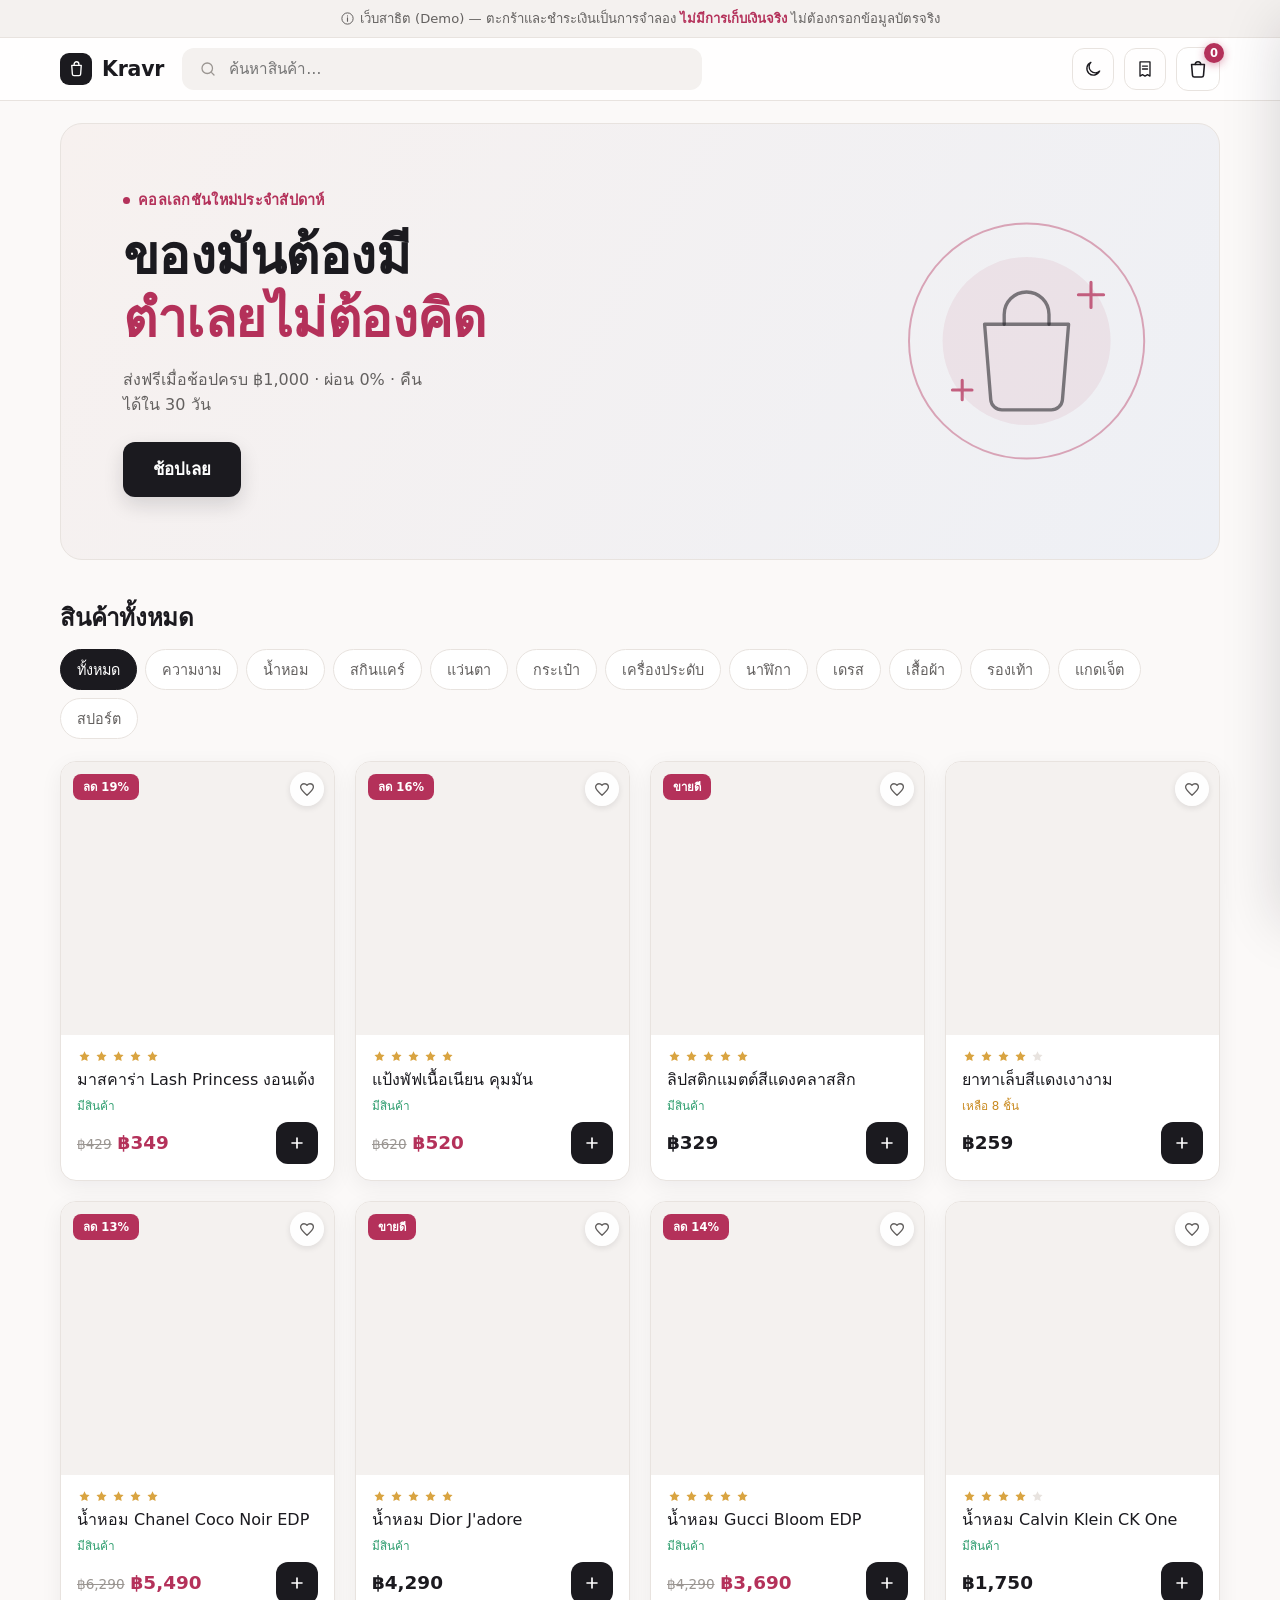
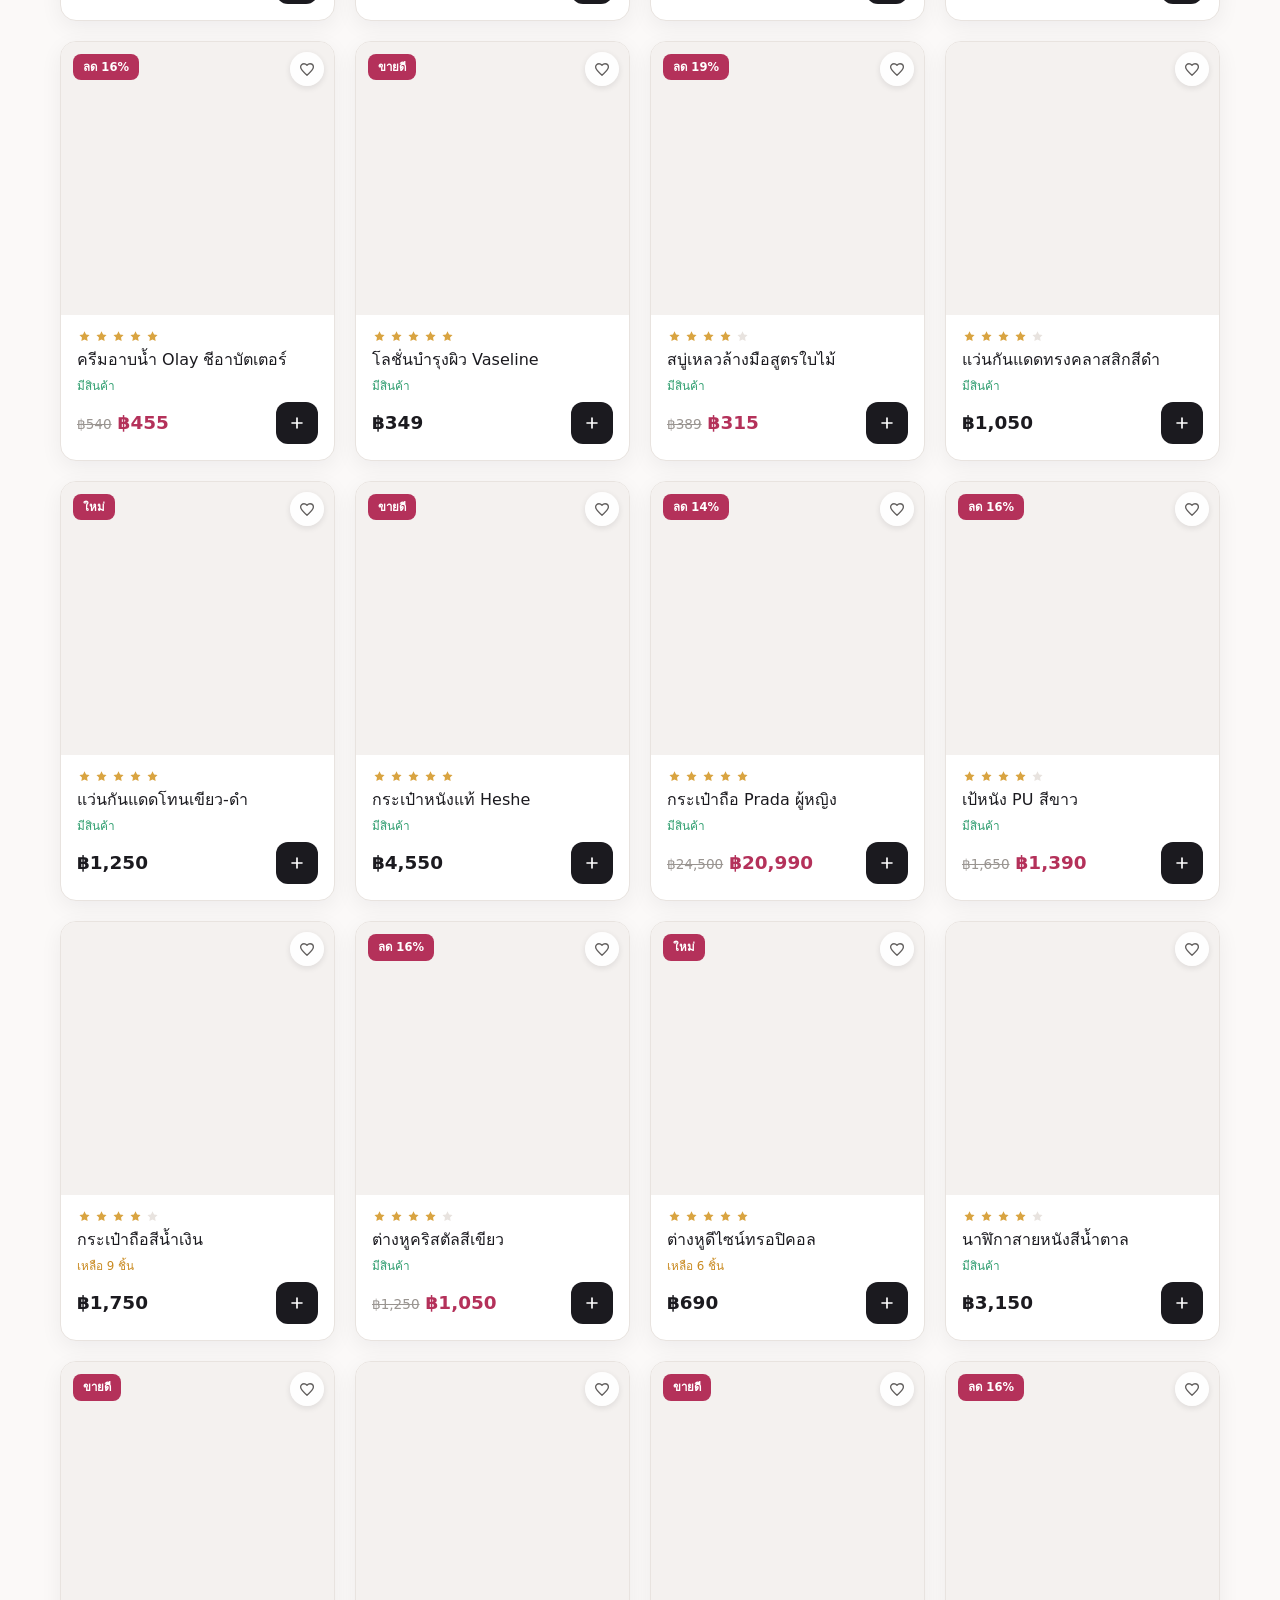
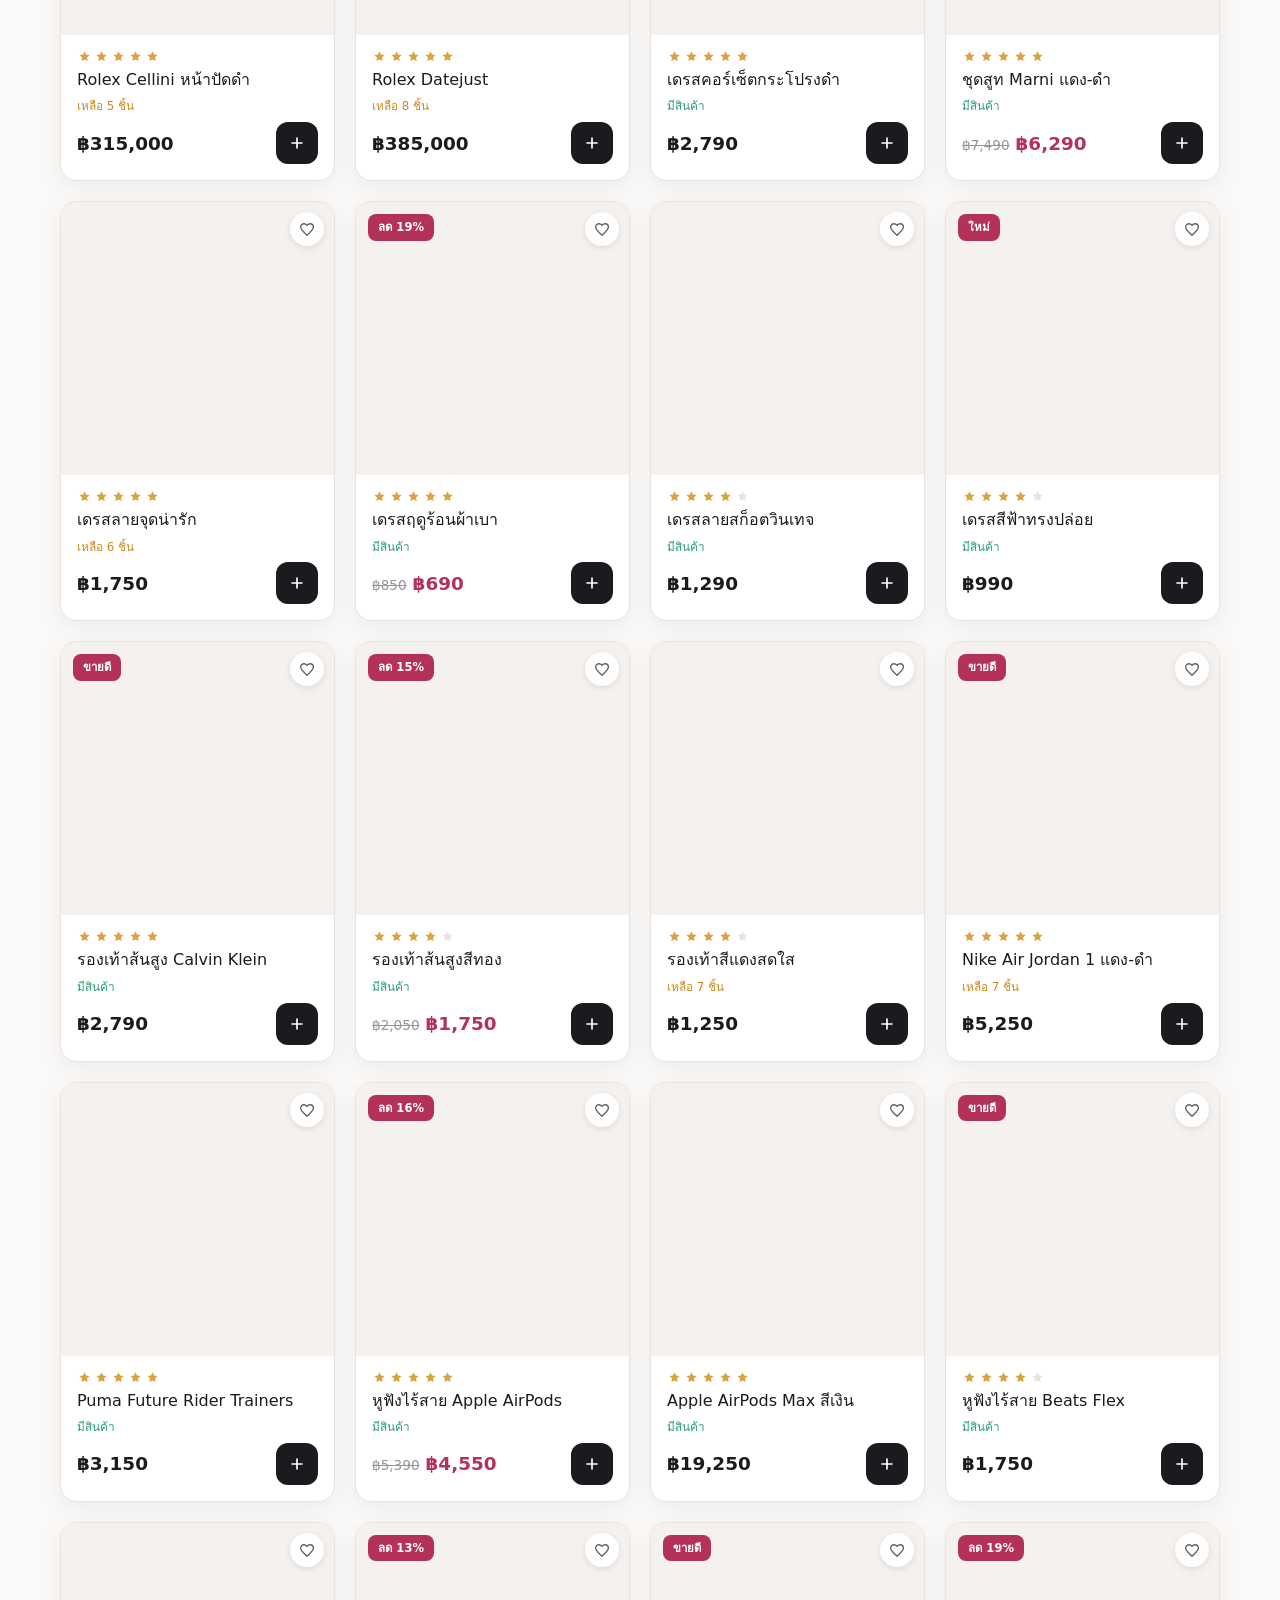
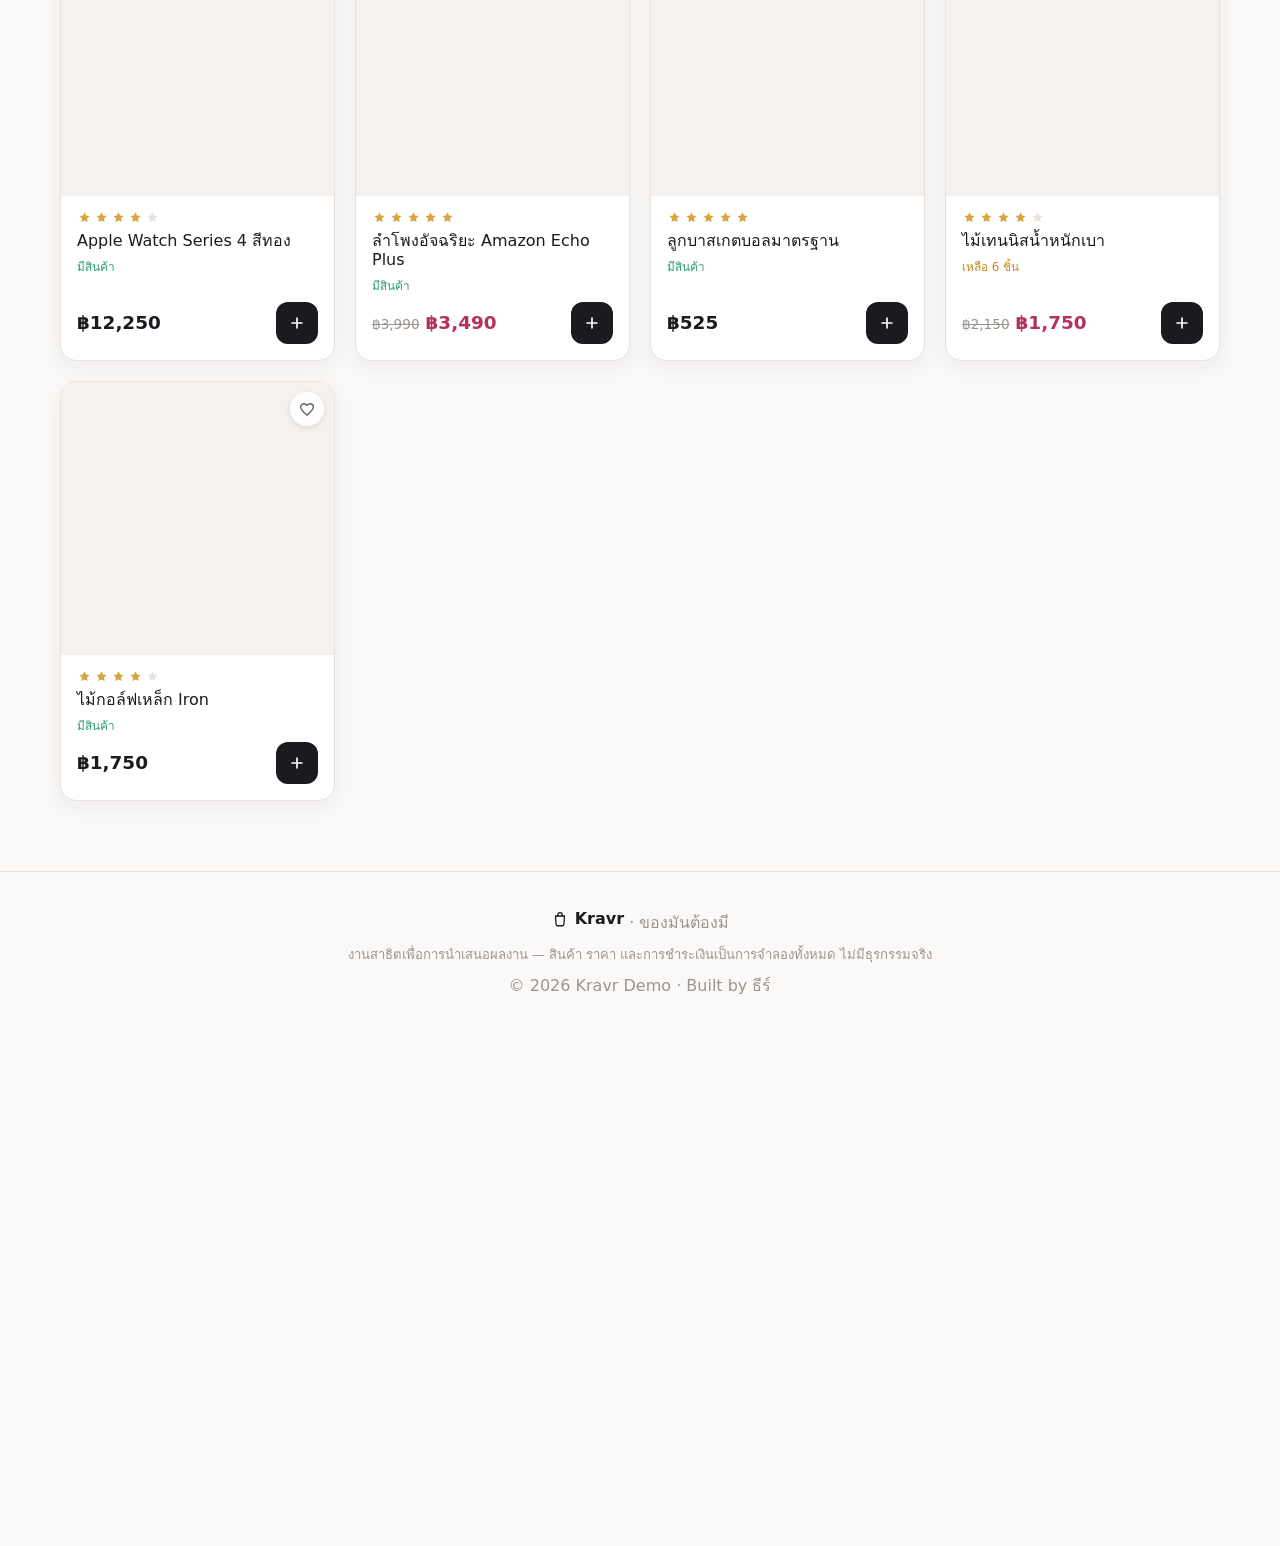
==== index.html @ 2a39c0f0 "Kravr — shopping demo (look & feel) with live products, cart, checkout & order tracking - Real produ" ====
<!DOCTYPE html>
<html lang="th">
<head>
  <meta charset="UTF-8" />
  <meta name="viewport" content="width=device-width, initial-scale=1, viewport-fit=cover" />

  <meta http-equiv="Content-Security-Policy"
        content="default-src 'self';
                 script-src 'self' 'sha256-mTJ4cJaTm2Gw95GeXEpZdvEEY9ybh6FZu1bwcNE7QlY=';
                 style-src 'self' https://fonts.googleapis.com 'sha256-Ji1UslKBIeFAUjRU+6GY3Yak5Q/PdBpmBS4zdshiGfY=';
                 font-src https://fonts.gstatic.com;
                 img-src 'self' data: https://cdn.dummyjson.com;
                 connect-src 'self' https://dummyjson.com;
                 base-uri 'self';
                 form-action 'self';
                 object-src 'none'" />
  <meta name="referrer" content="strict-origin-when-cross-origin" />
  <meta name="color-scheme" content="light dark" />
  <meta name="theme-color" content="#ffffff" />

  <title>Kravr — ของมันต้องมี ร้านช้อปสายชิค</title>
  <meta name="description" content="Kravr ร้านไลฟ์สไตล์สำหรับสายช้อป เพิ่มลงตะกร้าและชำระเงินได้ลื่นไหล (เว็บสาธิต look & feel — ไม่มีการชำระเงินจริง)" />

  <link rel="icon" href="favicon.svg" type="image/svg+xml" />
  <link rel="preconnect" href="https://fonts.googleapis.com" />
  <link rel="preconnect" href="https://fonts.gstatic.com" crossorigin />
  <link rel="stylesheet"
        href="https://fonts.googleapis.com/css2?family=Prompt:wght@500;600;700&family=IBM+Plex+Sans+Thai:wght@400;500;600&display=swap" />
  <link rel="stylesheet" href="styles.css" />
  <script src="theme-init.js"></script>
  <script src="script.js" defer></script>
</head>
<body>
  <a class="skip-link" href="#catalog">ข้ามไปยังสินค้า</a>

  <!-- Demo banner -->
  <div class="demo-bar"><svg viewBox="0 0 24 24" width="15" height="15" aria-hidden="true"><circle cx="12" cy="12" r="9" fill="none" stroke="currentColor" stroke-width="1.6"/><path d="M12 11v5.2M12 7.8h.01" stroke="currentColor" stroke-width="1.8" stroke-linecap="round"/></svg>เว็บสาธิต (Demo) — ตะกร้าและชำระเงินเป็นการจำลอง <strong>ไม่มีการเก็บเงินจริง</strong> ไม่ต้องกรอกข้อมูลบัตรจริง</div>

  <header class="nav" id="nav">
    <div class="nav__inner">
      <a class="brand" href="#top" aria-label="Kravr หน้าแรก">
        <span class="brand__mark" aria-hidden="true"><svg viewBox="0 0 24 24" aria-hidden="true"><path d="M6 8h12l-.8 11.2A2 2 0 0 1 15.2 21H8.8a2 2 0 0 1-2-1.8L6 8Z" fill="none" stroke="currentColor" stroke-width="1.7" stroke-linejoin="round"/><path d="M9 8V6.5a3 3 0 0 1 6 0V8" fill="none" stroke="currentColor" stroke-width="1.7" stroke-linecap="round"/></svg></span>
        <span class="brand__name">Kravr</span>
      </a>

      <div class="search">
        <svg width="18" height="18" viewBox="0 0 24 24" aria-hidden="true"><circle cx="11" cy="11" r="7" fill="none" stroke="currentColor" stroke-width="1.7"/><path d="m20 20-3.2-3.2" stroke="currentColor" stroke-width="1.7" stroke-linecap="round"/></svg>
        <input type="search" id="search" placeholder="ค้นหาสินค้า…" aria-label="ค้นหาสินค้า" autocomplete="off" />
      </div>

      <div class="nav__actions">
        <button class="icon-btn" type="button" data-theme-toggle aria-label="สลับโหมดสว่าง/มืด">
          <svg class="ic-sun" width="20" height="20" viewBox="0 0 24 24" aria-hidden="true"><circle cx="12" cy="12" r="4.2" fill="none" stroke="currentColor" stroke-width="1.6"/><path d="M12 2v2.5M12 19.5V22M2 12h2.5M19.5 12H22M4.9 4.9l1.8 1.8M17.3 17.3l1.8 1.8M19.1 4.9l-1.8 1.8M6.7 17.3l-1.8 1.8" stroke="currentColor" stroke-width="1.6" stroke-linecap="round"/></svg>
          <svg class="ic-moon" width="20" height="20" viewBox="0 0 24 24" aria-hidden="true"><path d="M20 14.5A8 8 0 1 1 9.5 4a6.3 6.3 0 0 0 10.5 10.5Z" fill="none" stroke="currentColor" stroke-width="1.6" stroke-linejoin="round"/></svg>
        </button>
        <button class="icon-btn" type="button" data-open-orders aria-label="คำสั่งซื้อของฉัน">
          <svg width="20" height="20" viewBox="0 0 24 24" aria-hidden="true"><path d="M6 3.5h12v17l-3-1.8-3 1.8-3-1.8-3 1.8Z" fill="none" stroke="currentColor" stroke-width="1.6" stroke-linejoin="round"/><path d="M9 8.5h6M9 12h6" stroke="currentColor" stroke-width="1.6" stroke-linecap="round"/></svg>
        </button>
        <button class="cart-btn" type="button" data-open-cart aria-label="เปิดตะกร้าสินค้า">
          <svg width="22" height="22" viewBox="0 0 24 24" aria-hidden="true"><path d="M5 7h14l-1 12a2 2 0 0 1-2 1.8H8A2 2 0 0 1 6 19L5 7Z" fill="none" stroke="currentColor" stroke-width="1.7" stroke-linejoin="round"/><path d="M9 7a3 3 0 0 1 6 0" fill="none" stroke="currentColor" stroke-width="1.7" stroke-linecap="round"/></svg>
          <span class="cart-btn__badge" data-cart-count hidden>0</span>
        </button>
      </div>
    </div>
  </header>

  <main id="top">
    <!-- Hero promo -->
    <section class="hero">
      <div class="hero__text">
        <span class="hero__eyebrow">คอลเลกชันใหม่ประจำสัปดาห์</span>
        <h1 class="hero__title">ของมันต้องมี<br /><span class="grad">ตำเลยไม่ต้องคิด</span></h1>
        <p class="hero__sub">ส่งฟรีเมื่อช้อปครบ ฿1,000 · ผ่อน 0% · คืนได้ใน 30 วัน</p>
        <a class="btn btn--lg" href="#catalog">ช้อปเลย</a>
        <div class="hero__art" aria-hidden="true">
          <svg viewBox="0 0 200 200">
            <circle class="ha-ring" cx="104" cy="100" r="84" />
            <circle class="ha-disc" cx="104" cy="100" r="60" />
            <path class="ha-bag" d="M74 88h60l-4.4 54a8 8 0 0 1-8 7.2H86.4a8 8 0 0 1-8-7.2L74 88Z" />
            <path class="ha-handle" d="M88 88v-7a16 16 0 0 1 32 0v7" />
            <path class="ha-spark" d="M150 58v18M141 67h18" />
            <path class="ha-spark2" d="M58 128v14M51 135h14" />
          </svg>
        </div>
      </div>
    </section>

    <!-- Catalog -->
    <section class="catalog" id="catalog">
      <div class="catalog__head">
        <h2>สินค้าทั้งหมด</h2>
        <div class="filters" role="tablist" aria-label="หมวดหมู่สินค้า" data-filters></div>
      </div>
      <div class="products" data-grid aria-live="polite"></div>
      <p class="empty-results" data-empty-results hidden>ไม่พบสินค้าที่ตรงกับคำค้นหา — ลองคำอื่นดูอีกครั้งนะ</p>
    </section>
  </main>

  <footer class="footer">
    <p><span class="footer__brand"><svg viewBox="0 0 24 24" aria-hidden="true"><path d="M6 8h12l-.8 11.2A2 2 0 0 1 15.2 21H8.8a2 2 0 0 1-2-1.8L6 8Z" fill="none" stroke="currentColor" stroke-width="1.7" stroke-linejoin="round"/><path d="M9 8V6.5a3 3 0 0 1 6 0V8" fill="none" stroke="currentColor" stroke-width="1.7" stroke-linecap="round"/></svg> <strong>Kravr</strong></span> · ของมันต้องมี</p>
    <p class="footer__fine">งานสาธิตเพื่อการนำเสนอผลงาน — สินค้า ราคา และการชำระเงินเป็นการจำลองทั้งหมด ไม่มีธุรกรรมจริง</p>
    <p>© <span data-year>2026</span> Kravr Demo · Built by ธีร์</p>
  </footer>

  <!-- Cart drawer -->
  <div class="scrim" data-scrim hidden></div>
  <aside class="cart" data-cart aria-label="ตะกร้าสินค้า" aria-hidden="true">
    <div class="cart__head">
      <h2>ตะกร้าของคุณ</h2>
      <button class="icon-btn" type="button" data-close-cart aria-label="ปิดตะกร้า">
        <svg width="20" height="20" viewBox="0 0 24 24" aria-hidden="true"><path d="M6 6l12 12M18 6 6 18" stroke="currentColor" stroke-width="1.8" stroke-linecap="round"/></svg>
      </button>
    </div>

    <div class="ship-progress" data-ship-wrap>
      <p data-ship-text></p>
      <div class="ship-progress__bar"><span data-ship-bar></span></div>
    </div>

    <div class="cart__items" data-cart-items></div>

    <div class="cart__empty" data-cart-empty>
      <span aria-hidden="true"><svg viewBox="0 0 24 24" aria-hidden="true"><path d="M4 5h2l1.6 11.2A2 2 0 0 0 9.6 18h8.2a2 2 0 0 0 2-1.6L21 8H7" fill="none" stroke="currentColor" stroke-width="1.5" stroke-linecap="round" stroke-linejoin="round"/><circle cx="10" cy="21" r="1.3" fill="currentColor"/><circle cx="18" cy="21" r="1.3" fill="currentColor"/></svg></span>
      <p>ตะกร้ายังว่างอยู่เลย</p>
      <button class="btn btn--soft" type="button" data-close-cart>เลือกซื้อสินค้า</button>
    </div>

    <div class="cart__foot" data-cart-foot hidden>
      <div class="cart__row"><span>ยอดรวม</span><strong data-cart-subtotal>฿0</strong></div>
      <div class="cart__row cart__row--muted"><span>ค่าจัดส่ง</span><span data-cart-ship>—</span></div>
      <div class="cart__row cart__row--total"><span>รวมทั้งหมด</span><strong data-cart-total>฿0</strong></div>
      <button class="btn btn--block btn--lg" type="button" data-checkout>ดำเนินการชำระเงิน</button>
    </div>
  </aside>

  <!-- Checkout modal -->
  <div class="modal" data-checkout-modal aria-hidden="true" role="dialog" aria-modal="true" aria-labelledby="co-title">
    <div class="modal__backdrop" data-close-checkout></div>
    <div class="modal__card">
      <!-- Step: form -->
      <div data-checkout-step="form">
        <div class="modal__head">
          <h2 id="co-title">ชำระเงิน</h2>
          <button class="icon-btn" type="button" data-close-checkout aria-label="ปิด">
            <svg width="20" height="20" viewBox="0 0 24 24" aria-hidden="true"><path d="M6 6l12 12M18 6 6 18" stroke="currentColor" stroke-width="1.8" stroke-linecap="round"/></svg>
          </button>
        </div>
        <p class="modal__demo"><svg viewBox="0 0 24 24" aria-hidden="true"><rect x="5" y="10.5" width="14" height="9" rx="2" fill="none" stroke="currentColor" stroke-width="1.6"/><path d="M8 10.5V8a4 4 0 0 1 8 0v2.5" fill="none" stroke="currentColor" stroke-width="1.6" stroke-linecap="round"/></svg>โหมดสาธิต — ข้อมูลไม่ถูกส่งหรือบันทึกที่ใด และไม่มีการเรียกเก็บเงิน</p>

        <form data-checkout-form novalidate>
          <fieldset class="field-group">
            <legend>ข้อมูลจัดส่ง</legend>
            <label class="field"><span>ชื่อ–นามสกุล</span><input type="text" name="name" autocomplete="name" placeholder="เช่น สมชาย ใจดี" required /></label>
            <label class="field"><span>เบอร์โทร</span><input type="tel" name="phone" inputmode="tel" autocomplete="tel" placeholder="08x-xxx-xxxx" /></label>
            <label class="field"><span>ที่อยู่จัดส่ง</span><textarea name="address" rows="2" autocomplete="street-address" placeholder="บ้านเลขที่ ถนน แขวง/ตำบล เขต/อำเภอ จังหวัด รหัสไปรษณีย์" required></textarea></label>
          </fieldset>

          <fieldset class="field-group">
            <legend>วิธีชำระเงิน <span class="tag-demo">สาธิต</span></legend>
            <label class="pay"><input type="radio" name="pay" value="cod" checked /><span class="pay__ic" aria-hidden="true"><svg viewBox="0 0 24 24"><rect x="3" y="6.5" width="18" height="11" rx="2" fill="none" stroke="currentColor" stroke-width="1.6"/><circle cx="12" cy="12" r="2.4" fill="none" stroke="currentColor" stroke-width="1.6"/><path d="M6 9.5h.01M18 14.5h.01" stroke="currentColor" stroke-width="1.8" stroke-linecap="round"/></svg></span><span><strong>เก็บเงินปลายทาง (COD)</strong><small>จ่ายเมื่อได้รับสินค้า</small></span></label>
            <label class="pay"><input type="radio" name="pay" value="card" /><span class="pay__ic" aria-hidden="true"><svg viewBox="0 0 24 24"><rect x="3" y="5.5" width="18" height="13" rx="2.2" fill="none" stroke="currentColor" stroke-width="1.6"/><path d="M3 9.5h18" stroke="currentColor" stroke-width="1.6"/><path d="M6.5 14.5h4" stroke="currentColor" stroke-width="1.6" stroke-linecap="round"/></svg></span><span><strong>บัตรเครดิต/เดบิต</strong><small>สาธิต — ไม่ต้องกรอกบัตรจริง</small></span></label>
            <label class="pay"><input type="radio" name="pay" value="promptpay" /><span class="pay__ic" aria-hidden="true"><svg viewBox="0 0 24 24"><rect x="4" y="4" width="6" height="6" rx="1" fill="none" stroke="currentColor" stroke-width="1.6"/><rect x="14" y="4" width="6" height="6" rx="1" fill="none" stroke="currentColor" stroke-width="1.6"/><rect x="4" y="14" width="6" height="6" rx="1" fill="none" stroke="currentColor" stroke-width="1.6"/><path d="M14 14.5h2.5V17M20 14v6M14.5 20H17" stroke="currentColor" stroke-width="1.6" stroke-linecap="round" stroke-linejoin="round"/></svg></span><span><strong>พร้อมเพย์ QR</strong><small>สาธิต</small></span></label>
          </fieldset>
        </form>
      </div>

      <!-- Step: success -->
      <div data-checkout-step="success" hidden>
        <div class="success">
          <div class="success__badge" aria-hidden="true"><svg viewBox="0 0 24 24"><path d="M5 12.5l4.5 4.5L19 7.5" fill="none" stroke="currentColor" stroke-width="2.4" stroke-linecap="round" stroke-linejoin="round"/></svg></div>
          <h2>สั่งซื้อสำเร็จ</h2>
          <p data-success-msg>ขอบคุณที่ช้อปกับ Kravr</p>
          <div class="success__order">
            <div><span>เลขที่คำสั่งซื้อ</span><strong data-order-no>#KRV-000000</strong></div>
            <div><span>ยอดชำระ</span><strong data-order-total>฿0</strong></div>
          </div>
          <div class="track" data-success-track></div>
          <p class="success__note">(นี่คือการจำลอง — ไม่มีการเรียกเก็บเงินและจะไม่มีสินค้าจัดส่งจริง)</p>
          <div class="success__actions">
            <button class="btn btn--block btn--lg" type="button" data-open-orders>ติดตามคำสั่งซื้อ</button>
            <button class="btn btn--soft btn--block" type="button" data-close-checkout>ช้อปต่อ</button>
          </div>
        </div>
      </div>

      <!-- Sticky summary / action (form step only) -->
      <div class="modal__foot" data-checkout-foot>
        <div class="cart__row cart__row--total"><span>รวมทั้งหมด</span><strong data-co-total>฿0</strong></div>
        <button class="btn btn--block btn--lg" type="submit" form="" data-place-order>ยืนยันสั่งซื้อ</button>
      </div>
    </div>
  </div>

  <!-- Product detail modal -->
  <div class="modal" data-detail-modal aria-hidden="true" role="dialog" aria-modal="true" aria-labelledby="detail-title">
    <div class="modal__backdrop" data-close-detail></div>
    <div class="modal__card detail" data-detail-content></div>
  </div>

  <!-- My Orders modal -->
  <div class="modal" data-orders-modal aria-hidden="true" role="dialog" aria-modal="true" aria-labelledby="orders-title">
    <div class="modal__backdrop" data-close-orders></div>
    <div class="modal__card">
      <div class="modal__head">
        <h2 id="orders-title">คำสั่งซื้อของฉัน</h2>
        <button class="icon-btn" type="button" data-close-orders aria-label="ปิด">
          <svg width="20" height="20" viewBox="0 0 24 24" aria-hidden="true"><path d="M6 6l12 12M18 6 6 18" stroke="currentColor" stroke-width="1.8" stroke-linecap="round"/></svg>
        </button>
      </div>
      <p class="modal__demo"><svg viewBox="0 0 24 24" aria-hidden="true"><circle cx="12" cy="12" r="9" fill="none" stroke="currentColor" stroke-width="1.6"/><path d="M12 11v5.2M12 7.8h.01" stroke="currentColor" stroke-width="1.8" stroke-linecap="round"/></svg>สถานะจัดส่งเป็นการจำลอง — ไทม์ไลน์จะเดินหน้าเองเพื่อสาธิต</p>
      <div data-orders-list></div>
    </div>
  </div>

  <!-- Toast -->
  <div class="toast" data-toast aria-live="polite" hidden></div>
  <!-- Confetti layer -->
  <div class="confetti" data-confetti aria-hidden="true"></div>
</body>
</html>
---- styles.css ----
/* =========================================================
   Kravr — shopping demo (look & feel) · refined / professional
   ========================================================= */
:root {
  --bg: #fbf9f8; --surface: #ffffff; --surface-2: #f4f1ef; --line: #e8e3df;
  --ink: #1b1a1f; --dim: #63605f; --mute: #9a9591;
  --accent: #b4315a; --accent-2: #d9668a; --accent-soft: #fbeef2;
  --btn: #1b1a1f; --btn-fg: #ffffff; --btn-hover: #34323a;
  --ok: #2f9e6f; --warn: #c98a20; --star: #d9a441;
  --font-head: "Prompt", -apple-system, BlinkMacSystemFont, "Segoe UI", system-ui, sans-serif;
  --font: "IBM Plex Sans Thai", -apple-system, BlinkMacSystemFont, "Segoe UI", system-ui, sans-serif;
  --maxw: 1200px; --radius: 16px; --ease: cubic-bezier(0.22, 1, 0.36, 1);
  --shadow: 0 6px 22px rgba(24, 20, 28, 0.06); --shadow-lg: 0 22px 55px rgba(24, 20, 28, 0.16);
  --navh: 62px;
}
*, *::before, *::after { box-sizing: border-box; }
html { -webkit-text-size-adjust: 100%; }
body { margin: 0; font-family: var(--font); background: var(--bg); color: var(--ink); line-height: 1.6; -webkit-font-smoothing: antialiased; }
body.no-scroll { overflow: hidden; }
h1, h2, h3, h4 { font-family: var(--font-head); font-weight: 600; line-height: 1.2; margin: 0; }
p { margin: 0; }
a { color: inherit; text-decoration: none; }
button { font-family: inherit; }
ul { margin: 0; padding: 0; list-style: none; }
svg { display: block; }
:focus-visible { outline: 2px solid var(--accent); outline-offset: 2px; border-radius: 8px; }
.grad { color: var(--accent); }
.skip-link { position: fixed; top: -60px; left: 12px; z-index: 300; background: var(--ink); color: #fff; padding: 10px 16px; border-radius: 10px; transition: top 0.2s; }
.skip-link:focus { top: 12px; }

/* Buttons */
.btn { display: inline-flex; align-items: center; justify-content: center; gap: 8px; font-family: var(--font-head); font-weight: 600; font-size: 0.98rem; padding: 12px 24px; border: 0; border-radius: 12px; cursor: pointer; color: var(--btn-fg); background: var(--btn); box-shadow: 0 8px 20px rgba(24, 20, 28, 0.14); transition: transform 0.2s var(--ease), box-shadow 0.2s, background 0.2s; }
.btn:hover { transform: translateY(-2px); background: var(--btn-hover); box-shadow: 0 12px 26px rgba(24, 20, 28, 0.2); }
.btn:active { transform: translateY(0) scale(0.98); }
.btn--lg { padding: 14px 30px; font-size: 1.05rem; }
.btn--block { width: 100%; }
.btn--soft { background: var(--surface-2); color: var(--ink); box-shadow: none; }
.btn--soft:hover { background: var(--line); box-shadow: none; }
.icon-btn { width: 42px; height: 42px; border-radius: 12px; display: grid; place-items: center; background: transparent; color: var(--ink); border: 1px solid var(--line); cursor: pointer; transition: background 0.2s, transform 0.2s; }
.icon-btn:hover { background: var(--surface-2); }
.icon-btn .ic-sun { display: none; } .icon-btn .ic-moon { display: block; }

/* Demo bar */
.demo-bar { background: var(--surface-2); color: var(--dim); font-size: 0.82rem; text-align: center; padding: 8px 16px; border-bottom: 1px solid var(--line); }
.demo-bar strong { color: var(--accent); }
.demo-bar svg { display: inline-block; vertical-align: -3px; margin-right: 5px; }

/* Nav */
.nav { position: sticky; top: 0; z-index: 90; background: rgba(255,255,255,0.82); backdrop-filter: saturate(150%) blur(14px); -webkit-backdrop-filter: saturate(150%) blur(14px); border-bottom: 1px solid var(--line); }
.nav__inner { max-width: var(--maxw); margin: 0 auto; height: var(--navh); padding: 0 20px; display: flex; align-items: center; gap: 18px; }
.brand { display: inline-flex; align-items: center; gap: 10px; font-family: var(--font-head); font-weight: 700; font-size: 1.28rem; flex: none; }
.brand__mark { width: 32px; height: 32px; border-radius: 9px; background: var(--ink); color: #fff; display: grid; place-items: center; flex: none; }
.brand__mark svg { width: 19px; height: 19px; }
.brand__name { color: var(--ink); letter-spacing: -0.01em; }
.search { flex: 1; max-width: 520px; display: flex; align-items: center; gap: 10px; background: var(--surface-2); border: 1px solid transparent; border-radius: 12px; padding: 0 16px; color: var(--mute); height: 42px; transition: border-color 0.2s, background 0.2s; }
.search:focus-within { border-color: var(--ink); background: var(--surface); }
.search input { flex: 1; border: 0; background: transparent; font-family: var(--font); font-size: 0.95rem; color: var(--ink); outline: none; height: 100%; }
.nav__actions { display: flex; align-items: center; gap: 10px; margin-left: auto; }
.cart-btn { position: relative; width: 44px; height: 44px; border-radius: 12px; border: 1px solid var(--line); background: var(--surface); color: var(--ink); cursor: pointer; display: grid; place-items: center; transition: transform 0.2s, background 0.2s; }
.cart-btn:hover { background: var(--surface-2); }
.cart-btn__badge { position: absolute; top: -5px; right: -5px; min-width: 20px; height: 20px; padding: 0 5px; border-radius: 999px; background: var(--accent); color: #fff; font-size: 0.72rem; font-weight: 700; display: grid; place-items: center; box-shadow: 0 2px 8px rgba(180,49,90,.45); }
.cart-btn__badge.pop { animation: badgePop 0.4s var(--ease); }
@keyframes badgePop { 0%{transform:scale(0.4)} 60%{transform:scale(1.35)} 100%{transform:scale(1)} }

/* Hero */
.hero { max-width: var(--maxw); margin: 22px auto 0; padding: 0 20px; }
.hero__text { position: relative; overflow: hidden; border-radius: 22px; padding: clamp(30px, 6vw, 62px); border: 1px solid var(--line); background: linear-gradient(120deg, #f7f1ef 0%, #eef0f5 100%); }
.hero__eyebrow { display: inline-flex; align-items: center; gap: 8px; font-family: var(--font-head); font-weight: 600; font-size: 0.9rem; letter-spacing: 0.02em; color: var(--accent); }
.hero__eyebrow::before { content: ""; width: 7px; height: 7px; border-radius: 50%; background: var(--accent); }
.hero__title { font-size: clamp(1.9rem, 5vw, 3.3rem); font-weight: 700; margin: 12px 0 0; color: var(--ink); letter-spacing: -0.01em; }
.hero__sub { margin: 16px 0 24px; color: var(--dim); max-width: 30ch; }
.hero__art { position: absolute; right: 5%; top: 50%; transform: translateY(-50%); width: clamp(150px, 24vw, 280px); aspect-ratio: 1; pointer-events: none; }
.hero__art svg { width: 100%; height: 100%; animation: floaty 6s ease-in-out infinite; }
.ha-ring { fill: none; stroke: var(--accent); stroke-width: 1.4; opacity: 0.4; }
.ha-disc { fill: var(--accent); opacity: 0.08; }
.ha-bag, .ha-handle { fill: none; stroke: var(--ink); stroke-width: 2.4; stroke-linejoin: round; opacity: 0.55; }
.ha-handle { stroke-linecap: round; }
.ha-spark, .ha-spark2 { stroke: var(--accent); stroke-width: 2.2; stroke-linecap: round; opacity: 0.75; }
@keyframes floaty { 0%,100%{transform:translateY(0)} 50%{transform:translateY(-10px)} }

/* Catalog */
.catalog { max-width: var(--maxw); margin: 44px auto 0; padding: 0 20px 70px; }
.catalog__head { display: flex; flex-wrap: wrap; gap: 16px; align-items: center; justify-content: space-between; margin-bottom: 22px; }
.catalog__head h2 { font-size: 1.5rem; letter-spacing: -0.01em; }
.filters { display: flex; flex-wrap: wrap; gap: 8px; }
.filter { border: 1px solid var(--line); background: var(--surface); color: var(--dim); font-family: var(--font-head); font-weight: 500; font-size: 0.9rem; padding: 8px 16px; border-radius: 999px; cursor: pointer; transition: all 0.2s; white-space: nowrap; }
.filter:hover { border-color: var(--ink); color: var(--ink); }
.filter.is-active { background: var(--ink); color: #fff; border-color: var(--ink); }

.products { display: grid; grid-template-columns: repeat(4, 1fr); gap: 20px; }
.product { background: var(--surface); border: 1px solid var(--line); border-radius: var(--radius); overflow: hidden; display: flex; flex-direction: column; box-shadow: var(--shadow); transition: transform 0.25s var(--ease), box-shadow 0.25s, border-color 0.25s; }
.product:hover { transform: translateY(-5px); box-shadow: var(--shadow-lg); border-color: #ddd6d0; }
.product__img { aspect-ratio: 1 / 1; display: grid; place-items: center; font-size: clamp(3rem, 8vw, 4.6rem); position: relative; background: var(--surface-2); cursor: pointer; }
.product__tag { position: absolute; top: 12px; left: 12px; background: var(--accent); color: #fff; font-family: var(--font-head); font-weight: 600; font-size: 0.72rem; letter-spacing: 0.01em; padding: 4px 10px; border-radius: 8px; }
.product__fav { position: absolute; top: 10px; right: 10px; width: 34px; height: 34px; border-radius: 50%; border: 0; background: rgba(255,255,255,0.92); cursor: pointer; display: grid; place-items: center; color: var(--dim); transition: transform 0.2s, color 0.2s; box-shadow: 0 2px 6px rgba(24,20,28,.1); }
.product__fav svg { width: 18px; height: 18px; }
.product__fav svg path { fill: none; stroke: currentColor; stroke-width: 1.8; }
.product__fav:hover { transform: scale(1.12); color: var(--accent); }
.product__fav.is-fav { color: var(--accent); }
.product__fav.is-fav svg path { fill: currentColor; }
.product__body { padding: 14px 16px 16px; display: flex; flex-direction: column; gap: 6px; flex: 1; }
.product__name { font-family: var(--font-head); font-weight: 500; font-size: 1rem; }
.product__stars { display: inline-flex; align-items: center; gap: 2px; color: var(--star); }
.product__stars svg { width: 14px; height: 14px; }
.product__row { display: flex; align-items: center; justify-content: space-between; margin-top: auto; gap: 10px; }
.product__price { font-family: var(--font-head); font-weight: 700; font-size: 1.15rem; }
.product__price.is-sale { color: var(--accent); }
.product__price s { color: var(--mute); font-weight: 400; font-size: 0.85rem; margin-right: 6px; }
.add-btn { border: 0; background: var(--btn); color: var(--btn-fg); width: 42px; height: 42px; border-radius: 12px; cursor: pointer; display: grid; place-items: center; flex: none; transition: transform 0.2s, background 0.2s; }
.add-btn svg { width: 20px; height: 20px; }
.add-btn:hover { transform: translateY(-2px); background: var(--btn-hover); }
.add-btn:active { transform: scale(0.9); }
.empty-results { text-align: center; color: var(--dim); padding: 40px 0; }

/* Real product images */
.product__img > img { width: 100%; height: 100%; object-fit: cover; display: block; }
.citem__img > img { width: 100%; height: 100%; object-fit: cover; border-radius: 12px; }
.product__stock { font-size: 0.74rem; color: var(--ok); margin-top: 2px; }
.product__stock.low { color: var(--warn); }
.product__stock.out { color: var(--mute); }
.add-btn:disabled { opacity: 0.35; cursor: not-allowed; }

/* Star rating (SVG) */
.stars { display: inline-flex; align-items: center; gap: 2px; color: var(--star); }
.stars svg { width: 15px; height: 15px; }
.stars .st-empty { color: var(--line); }
:root[data-theme="dark"] .stars .st-empty { color: rgba(255,255,255,0.16); }

/* Loading skeletons */
.skeleton { background: var(--surface); border: 1px solid var(--line); border-radius: var(--radius); overflow: hidden; box-shadow: var(--shadow); }
.skeleton__img { aspect-ratio: 1 / 1; }
.skeleton__img, .sk-line { position: relative; background: var(--surface-2); overflow: hidden; }
.skeleton__img::after, .sk-line::after { content: ""; position: absolute; inset: 0; transform: translateX(-100%); background: linear-gradient(90deg, transparent, rgba(255,255,255,0.55), transparent); animation: shimmer 1.3s infinite; }
:root[data-theme="dark"] .skeleton__img::after, :root[data-theme="dark"] .sk-line::after { background: linear-gradient(90deg, transparent, rgba(255,255,255,0.08), transparent); }
@keyframes shimmer { to { transform: translateX(100%); } }
.sk-line { height: 12px; border-radius: 6px; margin: 12px 14px; }
.sk-line--sm { width: 45%; margin-bottom: 18px; }
.load-error { grid-column: 1 / -1; text-align: center; color: var(--dim); padding: 40px 20px; }
.load-error button { margin-top: 14px; }

/* Product detail modal */
.modal__card.detail { width: min(800px, 100%); padding: 0; overflow: hidden; }
.detail__close { position: absolute; top: 12px; right: 12px; z-index: 3; background: rgba(255,255,255,0.92); }
:root[data-theme="dark"] .detail__close { background: rgba(28,27,31,0.85); }
.detail__grid { display: grid; grid-template-columns: 1fr 1fr; }
.detail__media { background: var(--surface-2); padding: 22px; display: flex; flex-direction: column; gap: 12px; }
.detail__hero { aspect-ratio: 1 / 1; border-radius: 16px; overflow: hidden; background: #fff; display: grid; place-items: center; }
.detail__hero img { width: 100%; height: 100%; object-fit: contain; }
.detail__thumbs { display: flex; gap: 8px; flex-wrap: wrap; }
.detail__thumb { width: 54px; height: 54px; border-radius: 10px; overflow: hidden; border: 2px solid transparent; background: #fff; cursor: pointer; padding: 0; }
.detail__thumb.is-active { border-color: var(--accent); }
.detail__thumb img { width: 100%; height: 100%; object-fit: contain; }
.detail__info { padding: 26px; display: flex; flex-direction: column; }
.detail__cat { align-self: flex-start; background: var(--accent-soft); color: var(--accent); font-size: 0.74rem; font-weight: 600; padding: 4px 12px; border-radius: 999px; }
.detail__brand { color: var(--mute); font-size: 0.85rem; margin-top: 12px; }
.detail__title { font-size: 1.35rem; margin: 2px 0 8px; }
.detail__rating { display: flex; align-items: center; gap: 6px; }
.detail__rating small { color: var(--mute); }
.detail__price { font-family: var(--font-head); font-weight: 700; font-size: 1.7rem; margin: 16px 0; }
.detail__price s { color: var(--mute); font-weight: 400; font-size: 1rem; margin-right: 8px; }
.detail__desc { color: var(--dim); font-size: 0.94rem; line-height: 1.7; margin-bottom: 18px; }
.detail__foot { margin-top: auto; display: flex; gap: 12px; align-items: center; }
.qtybox { display: inline-flex; align-items: center; gap: 8px; background: var(--surface-2); border-radius: 999px; padding: 4px; flex: none; }
.qtybox .citem__qtynum { min-width: 26px; }
@media (max-width: 640px) {
  .modal__card.detail { max-height: 92vh; overflow-y: auto; }
  .detail__grid { grid-template-columns: 1fr; }
}

/* Footer */
.footer { border-top: 1px solid var(--line); text-align: center; padding: 34px 20px; color: var(--mute); }
.footer strong { color: var(--ink); }
.footer__brand { display: inline-flex; align-items: center; gap: 6px; color: var(--ink); }
.footer__brand svg { width: 18px; height: 18px; }
.footer__fine { font-size: 0.82rem; max-width: 620px; margin: 8px auto; }

/* Scrim */
.scrim { position: fixed; inset: 0; background: rgba(20, 16, 24, 0.5); backdrop-filter: blur(2px); z-index: 100; opacity: 0; transition: opacity 0.3s; }
.scrim.is-open { opacity: 1; }

/* Cart drawer */
.cart { position: fixed; top: 0; right: 0; height: 100%; width: min(420px, 92vw); background: var(--surface); z-index: 110; display: flex; flex-direction: column; box-shadow: var(--shadow-lg); transform: translateX(100%); transition: transform 0.35s var(--ease); }
.cart.is-open { transform: translateX(0); }
.cart__head { display: flex; align-items: center; justify-content: space-between; padding: 18px 20px; border-bottom: 1px solid var(--line); }
.cart__head h2 { font-size: 1.2rem; }
.ship-progress { padding: 14px 20px; border-bottom: 1px solid var(--line); font-size: 0.85rem; color: var(--dim); }
.ship-progress p { margin-bottom: 8px; }
.ship-progress strong { color: var(--accent); }
.ship-progress__bar { height: 8px; background: var(--surface-2); border-radius: 999px; overflow: hidden; }
.ship-progress__bar span { display: block; height: 100%; width: 0; background: var(--accent); border-radius: 999px; transition: width 0.5s var(--ease); }
.cart__items { flex: 1; overflow-y: auto; padding: 8px 20px; }
.citem { display: grid; grid-template-columns: 64px 1fr auto; gap: 12px; padding: 14px 0; border-bottom: 1px solid var(--line); align-items: center; }
.citem__img { width: 64px; height: 64px; border-radius: 12px; display: grid; place-items: center; font-size: 1.8rem; background: var(--surface-2); }
.citem__name { font-family: var(--font-head); font-weight: 500; font-size: 0.94rem; }
.citem__price { color: var(--dim); font-size: 0.85rem; margin-top: 2px; }
.citem__ctrls { display: inline-flex; align-items: center; gap: 8px; margin-top: 8px; background: var(--surface-2); border-radius: 999px; padding: 3px; }
.qty { width: 28px; height: 28px; border-radius: 50%; border: 0; background: var(--surface); color: var(--ink); cursor: pointer; display: grid; place-items: center; box-shadow: 0 1px 3px rgba(0,0,0,.08); transition: color 0.2s; }
.qty svg { width: 15px; height: 15px; }
.qty:hover { color: var(--accent); }
.citem__qtynum { min-width: 20px; text-align: center; font-weight: 600; font-size: 0.9rem; }
.citem__right { display: flex; flex-direction: column; align-items: flex-end; gap: 6px; }
.citem__total { font-family: var(--font-head); font-weight: 700; }
.citem__rm { border: 0; background: transparent; color: var(--mute); cursor: pointer; font-size: 0.78rem; }
.citem__rm:hover { color: var(--accent); }
.cart__empty { flex: 1; display: flex; flex-direction: column; align-items: center; justify-content: center; gap: 14px; color: var(--dim); text-align: center; padding: 20px; }
.cart__empty span { color: var(--mute); }
.cart__empty span svg { width: 52px; height: 52px; }
.cart__foot { padding: 18px 20px; border-top: 1px solid var(--line); background: var(--surface); }
.cart__row { display: flex; align-items: center; justify-content: space-between; margin-bottom: 8px; }
.cart__row--muted { color: var(--dim); font-size: 0.9rem; }
.cart__row--total { font-size: 1.1rem; margin: 10px 0 16px; }
.cart__row--total strong { font-family: var(--font-head); font-size: 1.3rem; }

/* Checkout modal */
.modal { position: fixed; inset: 0; z-index: 120; display: flex; align-items: center; justify-content: center; padding: 16px; }
.modal[aria-hidden="true"] { display: none; }
.modal__backdrop { position: absolute; inset: 0; background: rgba(20, 16, 24, 0.55); backdrop-filter: blur(3px); }
.modal__card { position: relative; width: min(560px, 100%); max-height: 92vh; overflow-y: auto; background: var(--surface); border-radius: 22px; box-shadow: var(--shadow-lg); padding: 24px; animation: modalIn 0.35s var(--ease); }
@keyframes modalIn { from { opacity: 0; transform: translateY(20px) scale(0.98); } to { opacity: 1; transform: none; } }
.modal__head { display: flex; align-items: center; justify-content: space-between; }
.modal__head h2 { font-size: 1.4rem; }
.modal__demo { display: flex; align-items: center; gap: 8px; margin: 12px 0 18px; font-size: 0.82rem; color: var(--accent); background: var(--accent-soft); border: 1px solid #f3d4de; border-radius: 12px; padding: 10px 14px; }
.modal__demo svg { width: 16px; height: 16px; flex: none; }
.field-group { border: 1px solid var(--line); border-radius: 16px; padding: 16px; margin-bottom: 16px; }
.field-group legend { font-family: var(--font-head); font-weight: 600; padding: 0 8px; font-size: 0.95rem; }
.tag-demo { font-family: var(--font); font-size: 0.68rem; color: var(--accent); background: var(--accent-soft); padding: 2px 8px; border-radius: 999px; margin-left: 4px; vertical-align: middle; }
.field { display: block; margin-bottom: 12px; }
.field:last-child { margin-bottom: 0; }
.field span { display: block; font-size: 0.85rem; color: var(--dim); margin-bottom: 6px; }
.field input, .field textarea { width: 100%; border: 1px solid var(--line); border-radius: 12px; padding: 11px 14px; font-family: var(--font); font-size: 0.95rem; background: var(--surface); color: var(--ink); resize: vertical; }
.field input:focus, .field textarea:focus { outline: none; border-color: var(--ink); }
.pay { display: flex; align-items: center; gap: 12px; padding: 12px; border: 1px solid var(--line); border-radius: 12px; margin-bottom: 8px; cursor: pointer; transition: border-color 0.2s, background 0.2s; }
.pay:last-child { margin-bottom: 0; }
.pay:has(input:checked) { border-color: var(--accent); background: var(--accent-soft); }
.pay input { accent-color: var(--accent); width: 18px; height: 18px; }
.pay__ic { color: var(--dim); display: grid; place-items: center; }
.pay__ic svg { width: 24px; height: 24px; }
.pay:has(input:checked) .pay__ic { color: var(--accent); }
.pay span:last-child { display: flex; flex-direction: column; }
.pay small { color: var(--mute); font-size: 0.78rem; }
.modal__foot { position: sticky; bottom: -24px; background: var(--surface); padding-top: 14px; margin-top: 4px; border-top: 1px solid var(--line); }

/* Success */
.success { text-align: center; padding: 20px 6px; }
.success__badge { width: 74px; height: 74px; border-radius: 50%; background: var(--ok); color: #fff; display: grid; place-items: center; margin: 0 auto 16px; animation: pop 0.5s var(--ease); }
.success__badge svg { width: 36px; height: 36px; }
@keyframes pop { 0%{transform:scale(0)} 60%{transform:scale(1.2)} 100%{transform:scale(1)} }
.success h2 { font-size: 1.6rem; }
.success__order { display: grid; gap: 10px; background: var(--surface-2); border-radius: 14px; padding: 16px; margin: 18px 0; text-align: left; }
.success__order div { display: flex; justify-content: space-between; }
.success__order span { color: var(--dim); font-size: 0.9rem; }
.success__order strong { font-family: var(--font-head); }
.success__note { font-size: 0.82rem; color: var(--mute); margin-bottom: 18px; }
.success__actions { display: grid; gap: 10px; margin-top: 4px; }

/* Order tracking stepper */
.stepper { display: grid; grid-template-columns: repeat(4, 1fr); margin: 18px 0 4px; }
.step { position: relative; display: flex; flex-direction: column; align-items: center; text-align: center; gap: 8px; }
.step::before { content: ""; position: absolute; top: 17px; right: 50%; width: 100%; height: 2px; background: var(--line); z-index: 0; }
.step:first-child::before { display: none; }
.step.reached::before { background: var(--accent); }
.step__dot { position: relative; z-index: 1; width: 36px; height: 36px; border-radius: 50%; display: grid; place-items: center; background: var(--surface); color: var(--mute); border: 2px solid var(--line); transition: background 0.3s var(--ease), color 0.3s, border-color 0.3s; }
.step__dot svg { width: 19px; height: 19px; }
.step.done .step__dot { background: var(--accent); border-color: var(--accent); color: #fff; }
.step.active .step__dot { border-color: var(--accent); color: var(--accent); animation: stepPulse 1.7s ease-in-out infinite; }
@keyframes stepPulse { 0%,100% { box-shadow: 0 0 0 4px var(--accent-soft); } 50% { box-shadow: 0 0 0 8px var(--accent-soft); } }
.step__label { font-family: var(--font-head); font-weight: 500; font-size: 0.72rem; color: var(--mute); max-width: 10ch; line-height: 1.25; }
.step.reached .step__label { color: var(--ink); }

.track__meta { display: grid; gap: 8px; background: var(--surface-2); border-radius: 14px; padding: 14px 16px; margin-top: 14px; text-align: left; }
.track__meta > div { display: flex; justify-content: space-between; align-items: center; gap: 12px; }
.track__meta span { color: var(--dim); font-size: 0.85rem; }
.track__meta strong { font-family: var(--font-head); font-size: 0.9rem; }
.track__status { color: var(--accent); }

/* My Orders */
.orders__empty { text-align: center; color: var(--dim); padding: 40px 10px; }
.orders__empty span { color: var(--mute); display: inline-flex; }
.orders__empty span svg { width: 48px; height: 48px; }
.order-card { border: 1px solid var(--line); border-radius: 16px; padding: 16px 16px 14px; margin-bottom: 14px; }
.order-card:last-child { margin-bottom: 0; }
.order-card__head { display: flex; justify-content: space-between; align-items: flex-start; gap: 12px; }
.order-card__head strong { font-family: var(--font-head); }
.order-card__date { display: block; color: var(--mute); font-size: 0.8rem; margin-top: 2px; }
.order-card__pill { font-family: var(--font-head); font-weight: 600; font-size: 0.74rem; color: var(--accent); background: var(--accent-soft); padding: 5px 12px; border-radius: 999px; white-space: nowrap; }
.order-card__pill.done { color: var(--ok); background: rgba(47, 158, 111, 0.13); }
.order-card__items { display: flex; flex-wrap: wrap; gap: 8px; margin-top: 14px; }
.order-card__item { display: flex; align-items: center; gap: 7px; background: var(--surface-2); border-radius: 999px; padding: 4px 12px 4px 4px; font-size: 0.8rem; color: var(--dim); }
.order-card__item img { width: 26px; height: 26px; border-radius: 50%; object-fit: cover; }
.order-card__foot { display: flex; justify-content: space-between; align-items: center; margin-top: 14px; padding-top: 12px; border-top: 1px solid var(--line); }
.order-card__foot strong { font-family: var(--font-head); font-size: 1.1rem; }
@media (max-width: 460px) { .step__label { font-size: 0.64rem; } .step__dot { width: 32px; height: 32px; } .step::before { top: 15px; } }

/* Toast */
.toast { display: flex; align-items: center; gap: 8px; position: fixed; left: 50%; bottom: 26px; transform: translate(-50%, 20px); z-index: 200; background: var(--ink); color: #fff; font-size: 0.92rem; padding: 12px 20px; border-radius: 12px; box-shadow: var(--shadow-lg); opacity: 0; transition: opacity 0.3s, transform 0.3s var(--ease); max-width: 90vw; }
.toast.is-show { opacity: 1; transform: translate(-50%, 0); }
.toast strong { color: #fff; }
.toast svg { width: 17px; height: 17px; color: var(--accent-2); flex: none; }

/* Confetti */
.confetti { position: fixed; inset: 0; z-index: 130; pointer-events: none; overflow: hidden; }
.confetti span { position: absolute; top: -14px; width: 10px; height: 14px; border-radius: 2px; will-change: transform; animation: fall linear forwards; }
@keyframes fall { to { transform: translateY(105vh) rotate(720deg); } }

/* Responsive */
@media (max-width: 960px) { .products { grid-template-columns: repeat(3, 1fr); } }
@media (max-width: 760px) {
  .products { grid-template-columns: repeat(2, 1fr); }
  .search { max-width: none; }
  .brand__name { display: none; }
  .hero__art { display: none; }
  .hero__sub { max-width: none; }
}
@media (max-width: 460px) {
  .nav__inner { gap: 10px; padding: 0 14px; }
  .catalog { padding-left: 14px; padding-right: 14px; }
  .products { gap: 12px; }
  .product__body { padding: 12px; }
}

/* Dark theme */
:root[data-theme="dark"] {
  --bg: #141316; --surface: #1c1b1f; --surface-2: #26242a; --line: rgba(255,255,255,0.10);
  --ink: #f2f0ee; --dim: #b4afac; --mute: #86817d;
  --accent: #e0698a; --accent-2: #ed94ae; --accent-soft: rgba(224,105,138,0.14);
  --btn: #f2f0ee; --btn-fg: #1b1a1f; --btn-hover: #ffffff;
  --shadow: 0 6px 22px rgba(0,0,0,0.4); --shadow-lg: 0 22px 55px rgba(0,0,0,0.55);
}
:root[data-theme="dark"] .demo-bar { background: var(--surface-2); color: var(--dim); border-bottom-color: var(--line); }
:root[data-theme="dark"] .nav { background: rgba(20, 19, 22, 0.82); }
:root[data-theme="dark"] .brand__mark { background: var(--surface-2); color: var(--accent); }
:root[data-theme="dark"] .icon-btn .ic-sun { display: block; } :root[data-theme="dark"] .icon-btn .ic-moon { display: none; }
:root[data-theme="dark"] .hero__text { background: linear-gradient(120deg, #221f27, #1c2130); }
:root[data-theme="dark"] .cart-btn__badge { box-shadow: 0 2px 8px rgba(0,0,0,.5); }
:root[data-theme="dark"] .modal__demo { border-color: rgba(224,105,138,0.3); }
:root[data-theme="dark"] .product__tag { color: #fff; }
:root[data-theme="dark"] .product__fav { background: rgba(28,27,31,0.85); }

/* Reduced motion */
@media (prefers-reduced-motion: reduce) {
  *, *::before, *::after { animation-duration: 0.001ms !important; animation-iteration-count: 1 !important; transition-duration: 0.001ms !important; }
  .confetti { display: none; }
}
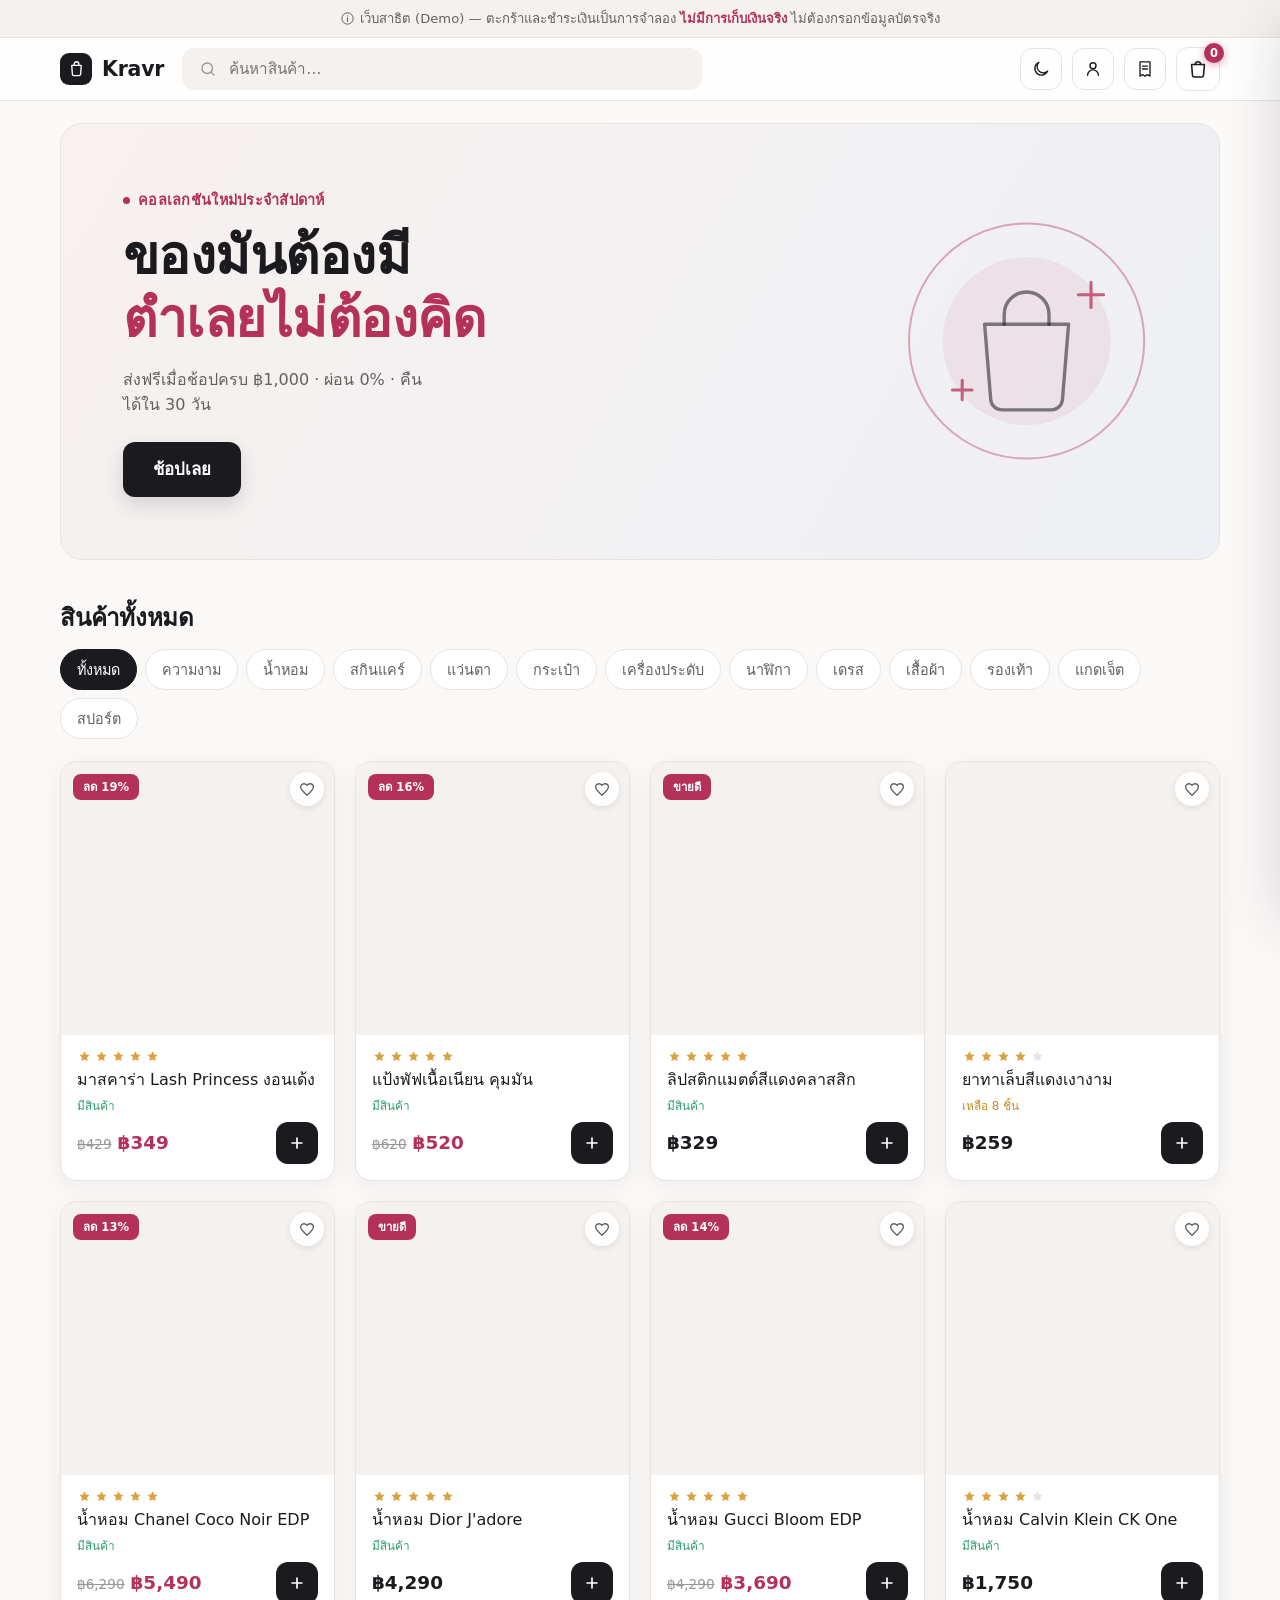
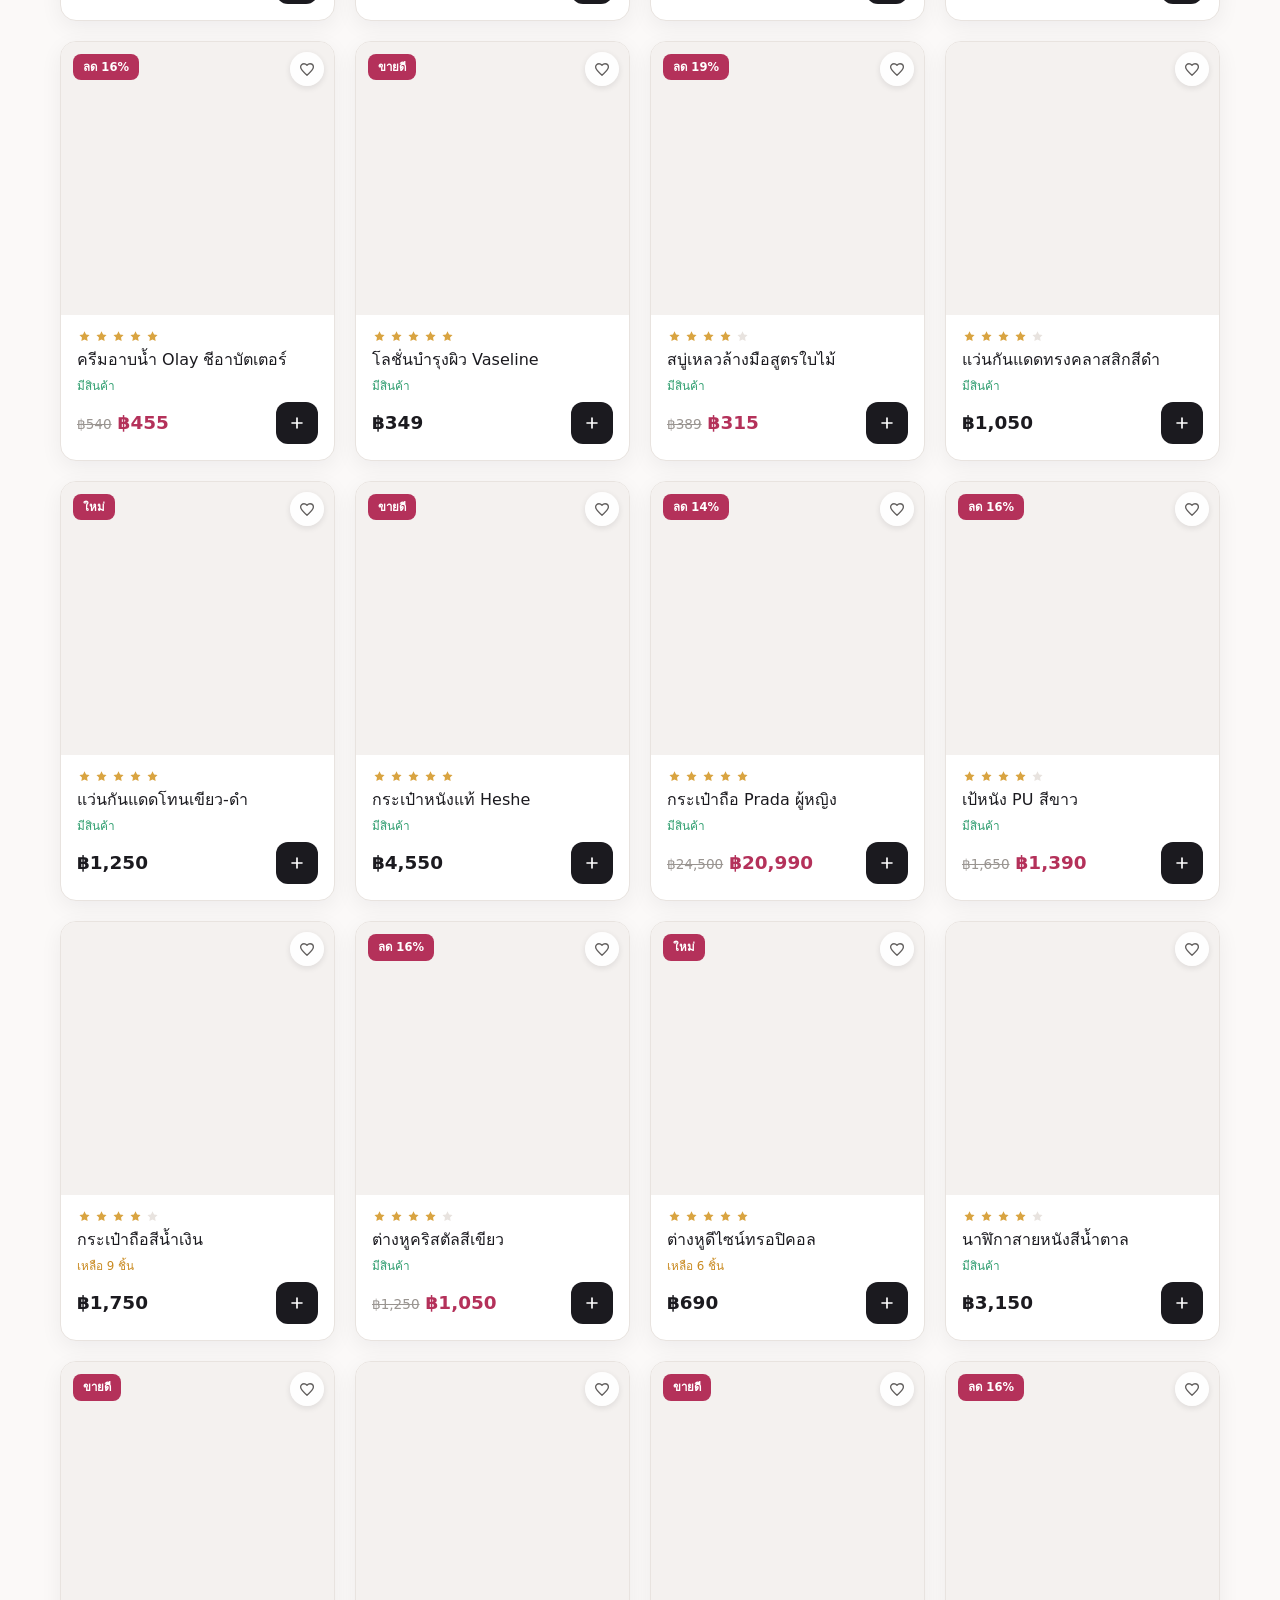
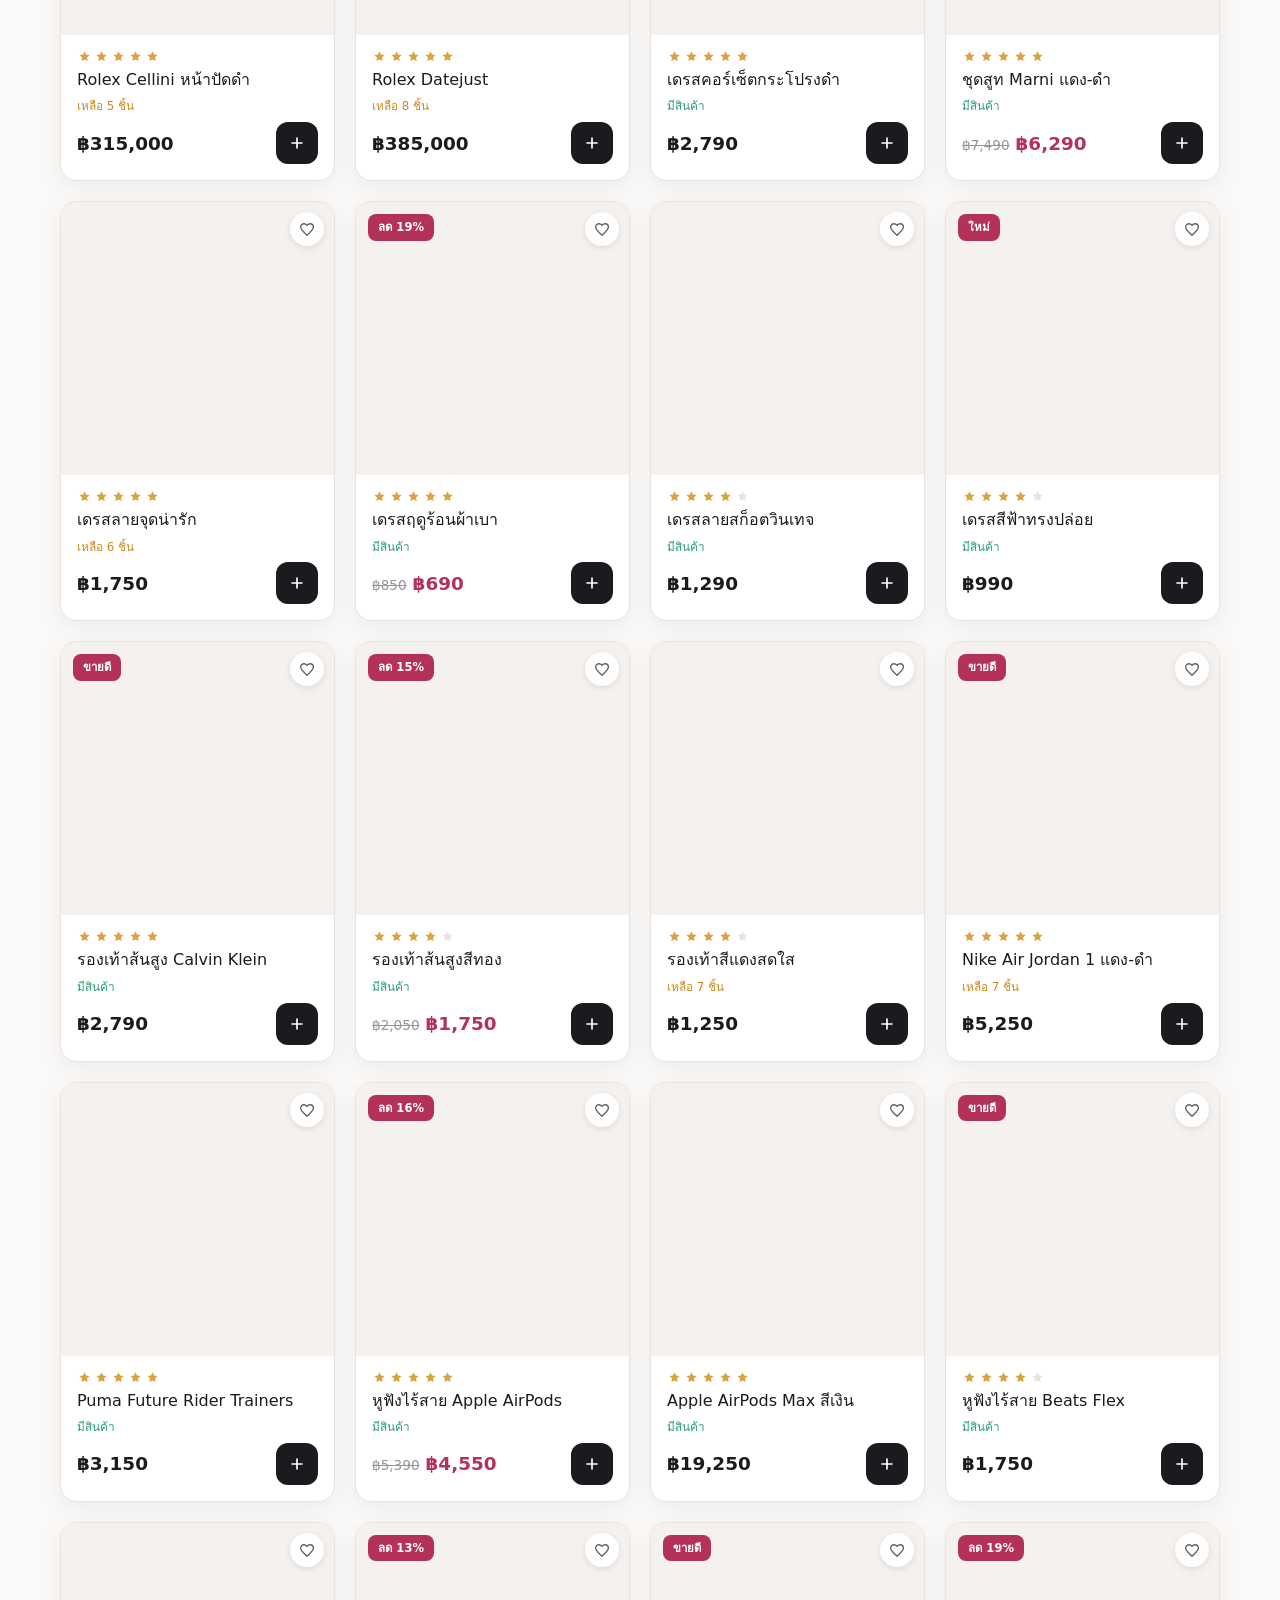
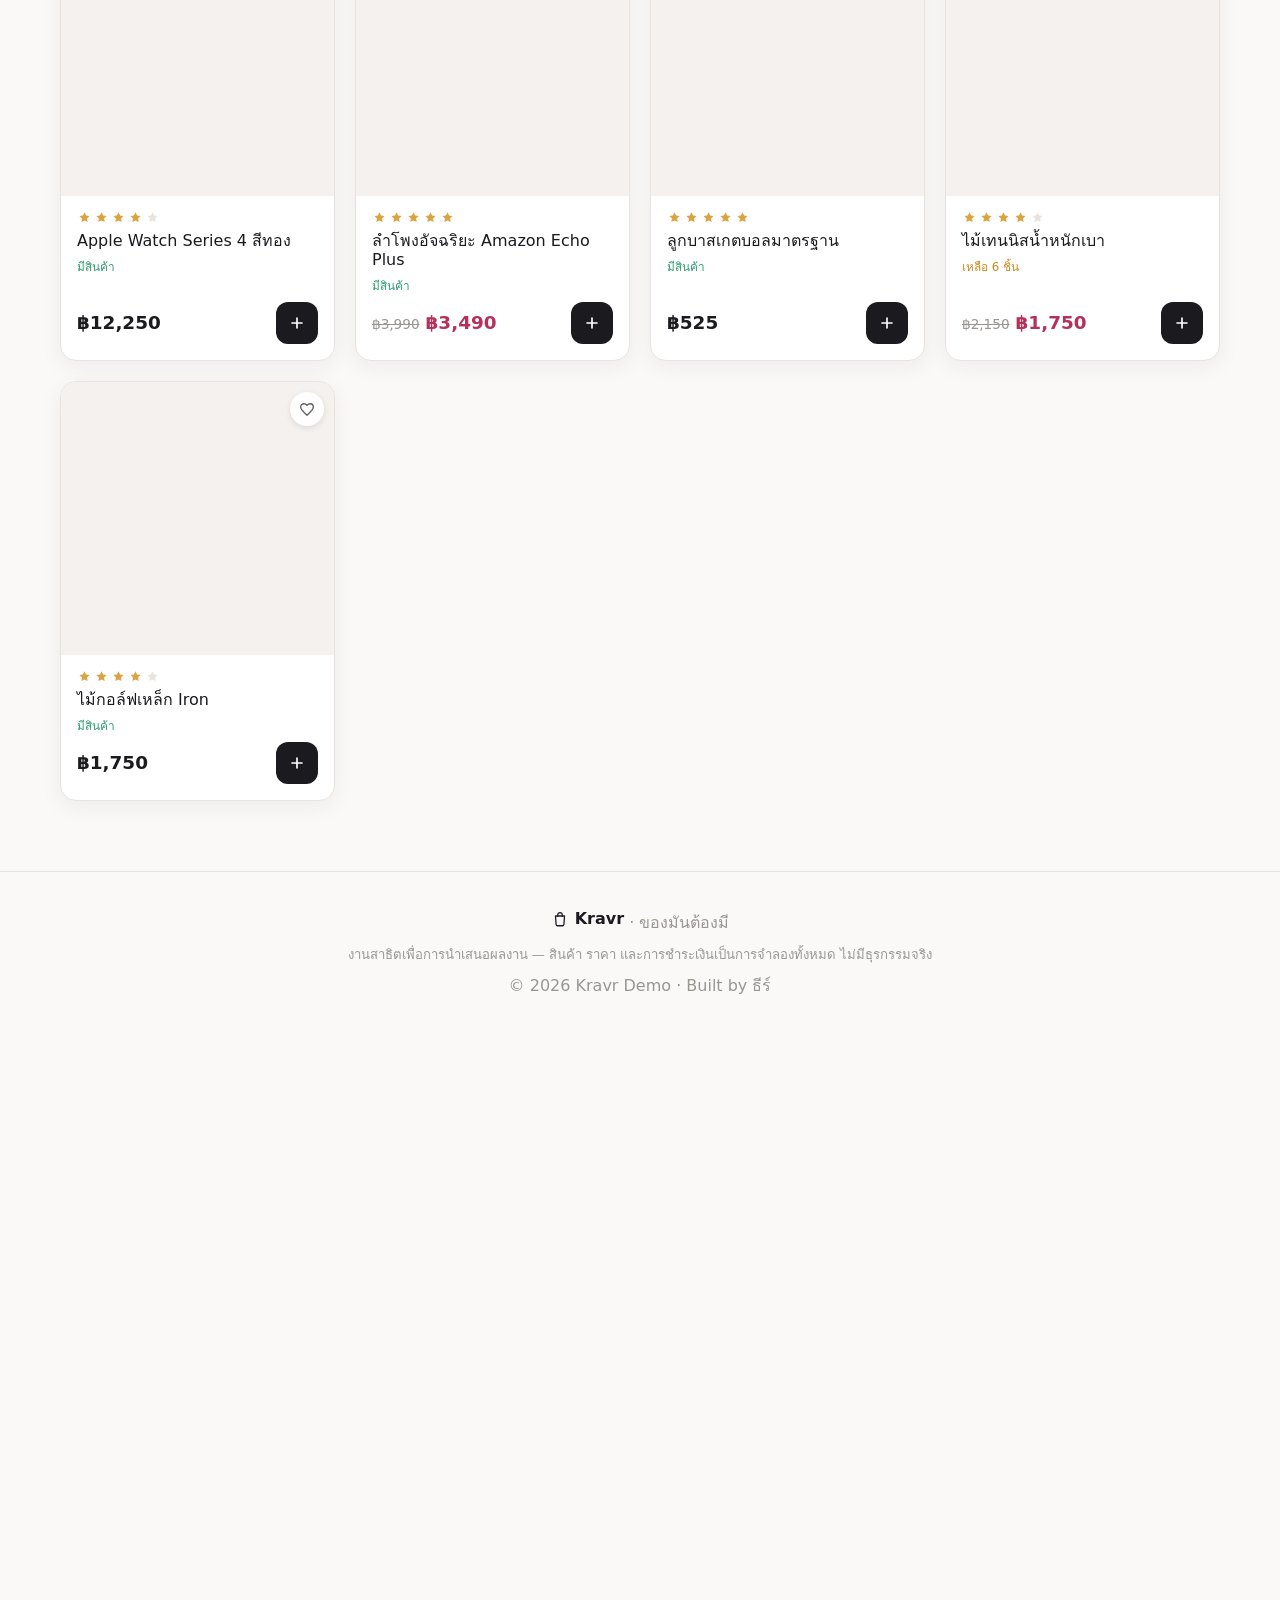
==== commit 743d29c1: "Add simulated login/account, fix mobile nav overflow & toast null bug - Responsive: nav wraps search" ====
--- a/index.html
+++ b/index.html
@@ -52,6 +52,9 @@
         <button class="icon-btn" type="button" data-theme-toggle aria-label="สลับโหมดสว่าง/มืด">
           <svg class="ic-sun" width="20" height="20" viewBox="0 0 24 24" aria-hidden="true"><circle cx="12" cy="12" r="4.2" fill="none" stroke="currentColor" stroke-width="1.6"/><path d="M12 2v2.5M12 19.5V22M2 12h2.5M19.5 12H22M4.9 4.9l1.8 1.8M17.3 17.3l1.8 1.8M19.1 4.9l-1.8 1.8M6.7 17.3l-1.8 1.8" stroke="currentColor" stroke-width="1.6" stroke-linecap="round"/></svg>
           <svg class="ic-moon" width="20" height="20" viewBox="0 0 24 24" aria-hidden="true"><path d="M20 14.5A8 8 0 1 1 9.5 4a6.3 6.3 0 0 0 10.5 10.5Z" fill="none" stroke="currentColor" stroke-width="1.6" stroke-linejoin="round"/></svg>
+        </button>
+        <button class="icon-btn account-btn" type="button" data-open-login aria-label="บัญชีของฉัน / เข้าสู่ระบบ">
+          <svg width="20" height="20" viewBox="0 0 24 24" aria-hidden="true"><circle cx="12" cy="8" r="3.6" fill="none" stroke="currentColor" stroke-width="1.7"/><path d="M5.5 19.5a6.5 6.5 0 0 1 13 0" fill="none" stroke="currentColor" stroke-width="1.7" stroke-linecap="round"/></svg>
         </button>
         <button class="icon-btn" type="button" data-open-orders aria-label="คำสั่งซื้อของฉัน">
           <svg width="20" height="20" viewBox="0 0 24 24" aria-hidden="true"><path d="M6 3.5h12v17l-3-1.8-3 1.8-3-1.8-3 1.8Z" fill="none" stroke="currentColor" stroke-width="1.6" stroke-linejoin="round"/><path d="M9 8.5h6M9 12h6" stroke="currentColor" stroke-width="1.6" stroke-linecap="round"/></svg>
@@ -197,6 +200,20 @@
     <div class="modal__card detail" data-detail-content></div>
   </div>
 
+  <!-- Login / account modal (simulated) -->
+  <div class="modal" data-login-modal aria-hidden="true" role="dialog" aria-modal="true" aria-labelledby="login-title">
+    <div class="modal__backdrop" data-close-login></div>
+    <div class="modal__card modal__card--sm">
+      <div class="modal__head">
+        <h2 id="login-title" data-login-heading>เข้าสู่ระบบ</h2>
+        <button class="icon-btn" type="button" data-close-login aria-label="ปิด">
+          <svg width="20" height="20" viewBox="0 0 24 24" aria-hidden="true"><path d="M6 6l12 12M18 6 6 18" stroke="currentColor" stroke-width="1.8" stroke-linecap="round"/></svg>
+        </button>
+      </div>
+      <div data-login-view></div>
+    </div>
+  </div>
+
   <!-- My Orders modal -->
   <div class="modal" data-orders-modal aria-hidden="true" role="dialog" aria-modal="true" aria-labelledby="orders-title">
     <div class="modal__backdrop" data-close-orders></div>
--- a/styles.css
+++ b/styles.css
@@ -253,6 +253,29 @@
 .success__note { font-size: 0.82rem; color: var(--mute); margin-bottom: 18px; }
 .success__actions { display: grid; gap: 10px; margin-top: 4px; }
 
+/* Login / account (simulated) */
+.modal__card--sm { width: min(420px, 100%); }
+.auth-remember { display: flex; align-items: center; gap: 8px; margin: 2px 0 14px; font-size: 0.9rem; color: var(--dim); cursor: pointer; }
+.auth-remember input { accent-color: var(--accent); width: 16px; height: 16px; }
+.auth-error { color: var(--accent); background: var(--accent-soft); border: 1px solid #f3d4de; border-radius: 10px; padding: 9px 12px; font-size: 0.85rem; margin-bottom: 12px; }
+:root[data-theme="dark"] .auth-error { border-color: rgba(224,105,138,0.3); }
+.auth-demo { margin-top: 16px; background: var(--surface-2); border-radius: 14px; padding: 14px 16px; }
+.auth-demo__t { font-family: var(--font-head); font-weight: 600; font-size: 0.85rem; margin-bottom: 8px; }
+.auth-demo__row { display: flex; justify-content: space-between; align-items: center; gap: 12px; margin-bottom: 6px; font-size: 0.85rem; color: var(--dim); }
+.auth-demo__row code { font-family: ui-monospace, Menlo, Consolas, monospace; color: var(--ink); background: var(--surface); border: 1px solid var(--line); border-radius: 6px; padding: 2px 8px; font-size: 0.82rem; }
+.auth-demo__fill { margin-top: 6px; width: 100%; border: 1px dashed var(--line); background: transparent; color: var(--accent); font-family: var(--font-head); font-weight: 500; border-radius: 10px; padding: 8px; cursor: pointer; transition: border-color 0.2s; }
+.auth-demo__fill:hover { border-color: var(--accent); }
+.auth-note { margin-top: 14px; font-size: 0.78rem; color: var(--mute); text-align: center; line-height: 1.6; }
+.account { text-align: center; padding: 8px 4px 4px; display: grid; gap: 6px; }
+.account__avatar { width: 64px; height: 64px; border-radius: 50%; background: var(--ink); color: #fff; font-family: var(--font-head); font-weight: 700; font-size: 1.6rem; display: grid; place-items: center; margin: 0 auto 6px; }
+:root[data-theme="dark"] .account__avatar { background: var(--accent); }
+.account__name { font-family: var(--font-head); font-weight: 600; font-size: 1.15rem; }
+.account__email { color: var(--mute); font-size: 0.88rem; margin-bottom: 10px; }
+.account .btn { margin-top: 2px; }
+.account-btn.is-auth { background: var(--ink); border-color: var(--ink); color: #fff; }
+:root[data-theme="dark"] .account-btn.is-auth { background: var(--accent); border-color: var(--accent); color: #fff; }
+.account-btn__ini { font-family: var(--font-head); font-weight: 700; font-size: 0.95rem; }
+
 /* Order tracking stepper */
 .stepper { display: grid; grid-template-columns: repeat(4, 1fr); margin: 18px 0 4px; }
 .step { position: relative; display: flex; flex-direction: column; align-items: center; text-align: center; gap: 8px; }
@@ -307,9 +330,17 @@
 @media (max-width: 760px) {
   .products { grid-template-columns: repeat(2, 1fr); }
   .search { max-width: none; }
-  .brand__name { display: none; }
   .hero__art { display: none; }
   .hero__sub { max-width: none; }
+}
+/* Compact nav: search drops to its own full-width row so actions never overflow */
+@media (max-width: 600px) {
+  .nav__inner { flex-wrap: wrap; height: auto; padding-top: 10px; padding-bottom: 10px; gap: 10px 12px; }
+  .brand { order: 1; }
+  .brand__name { display: none; }
+  .nav__actions { order: 2; gap: 8px; }
+  .search { order: 3; flex-basis: 100%; height: 44px; }
+  .icon-btn, .cart-btn { width: 40px; height: 40px; }
 }
 @media (max-width: 460px) {
   .nav__inner { gap: 10px; padding: 0 14px; }
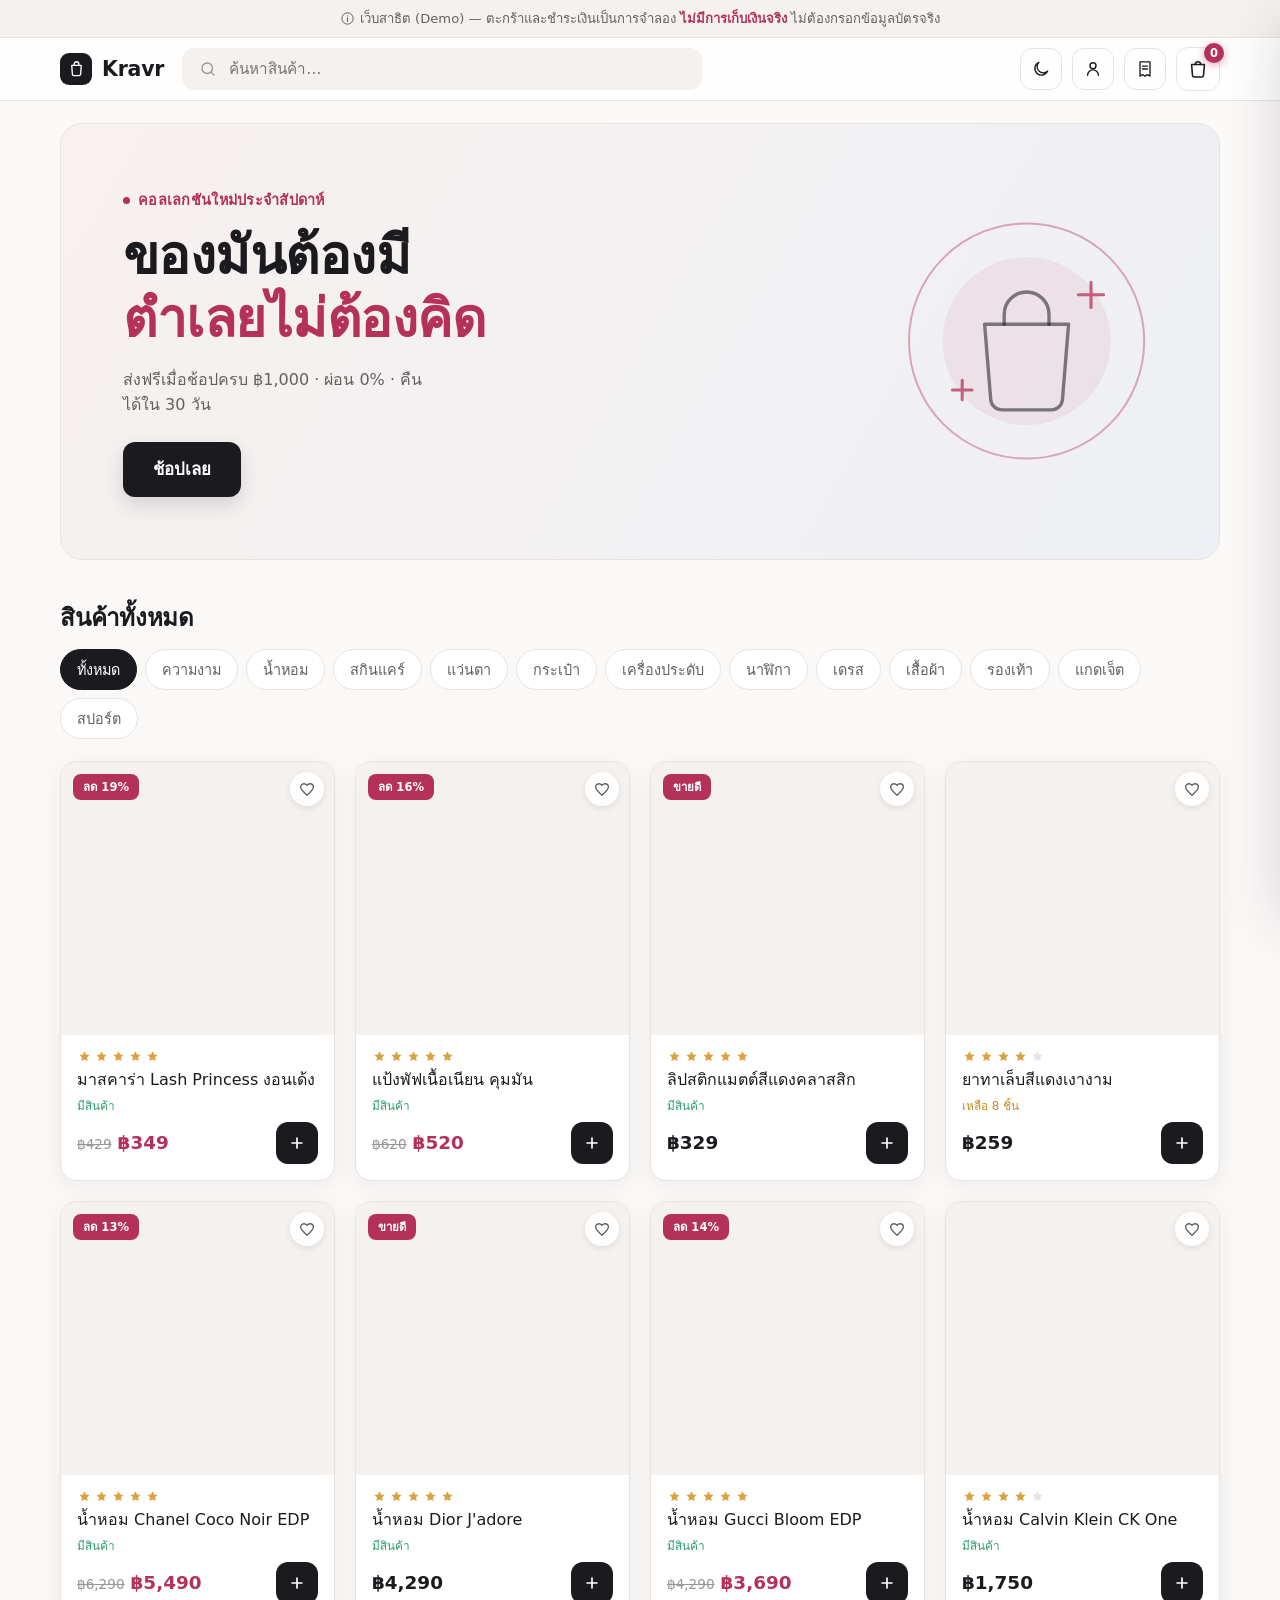
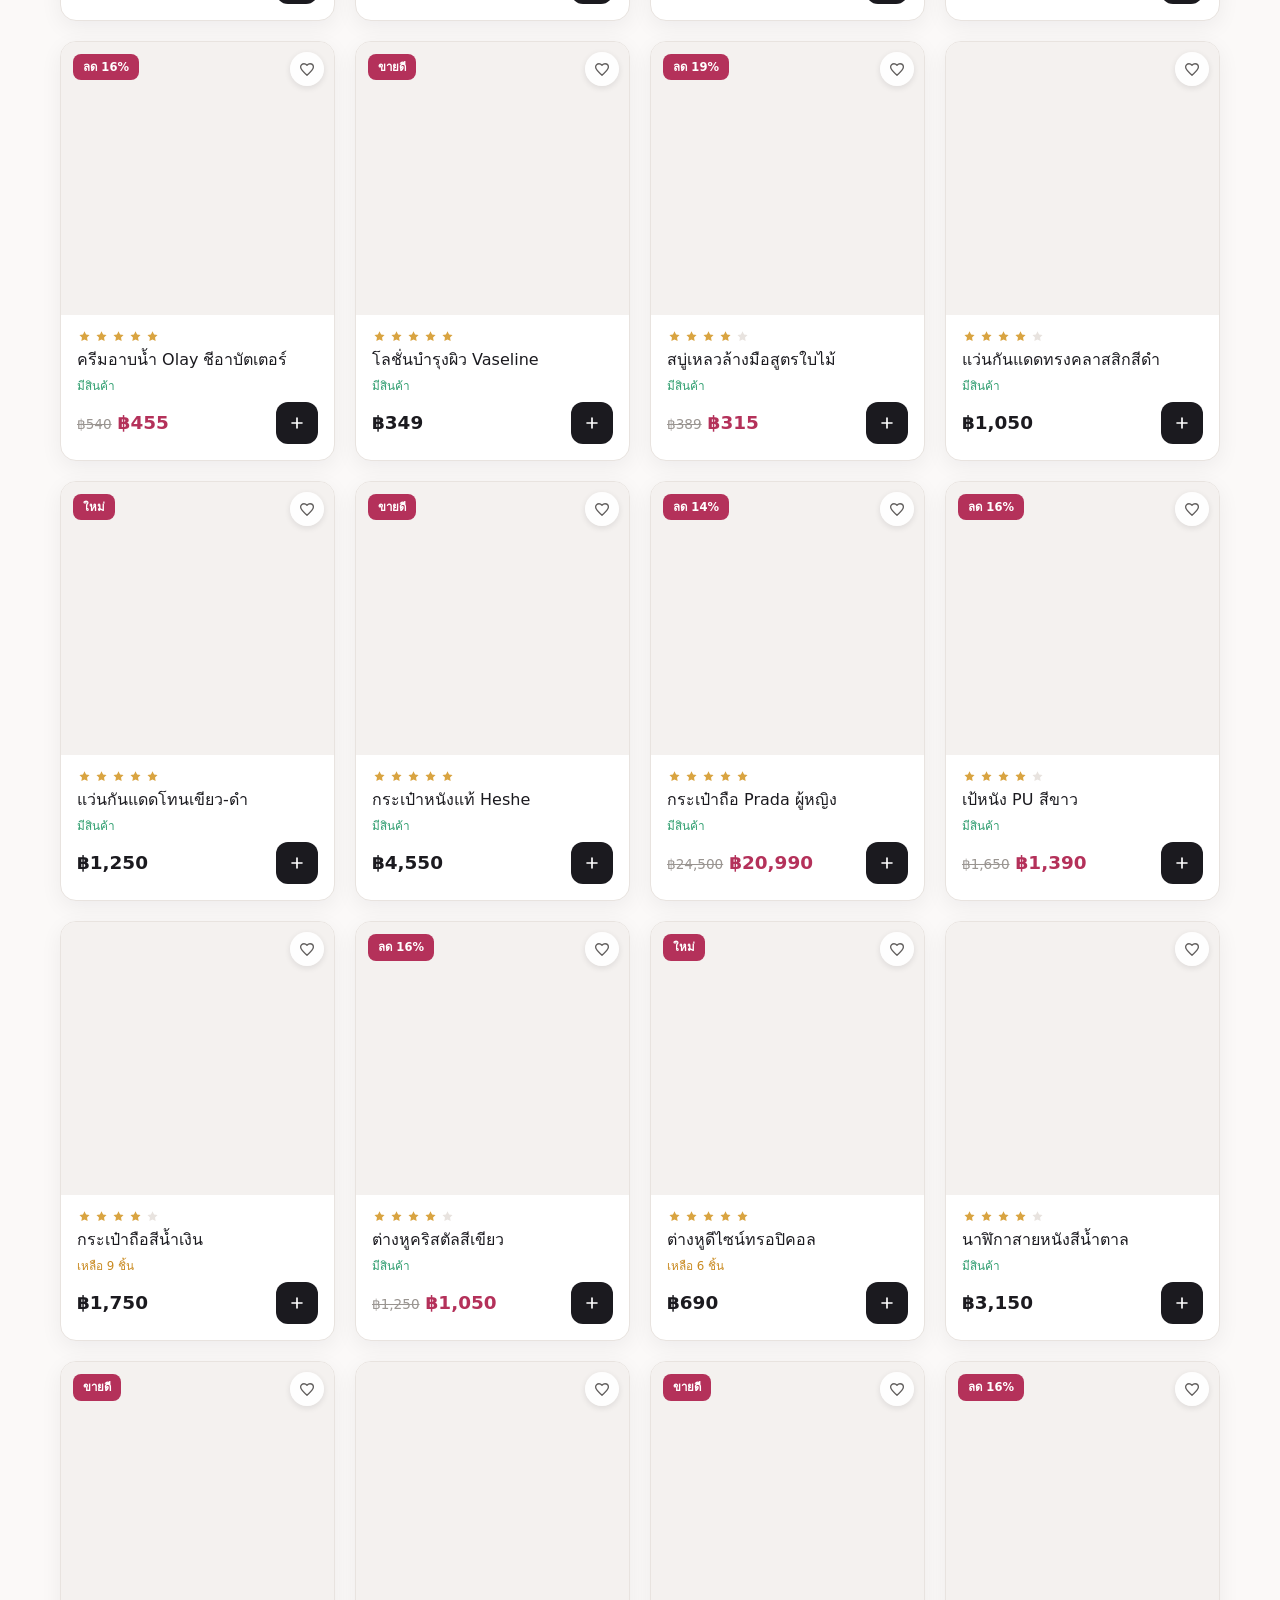
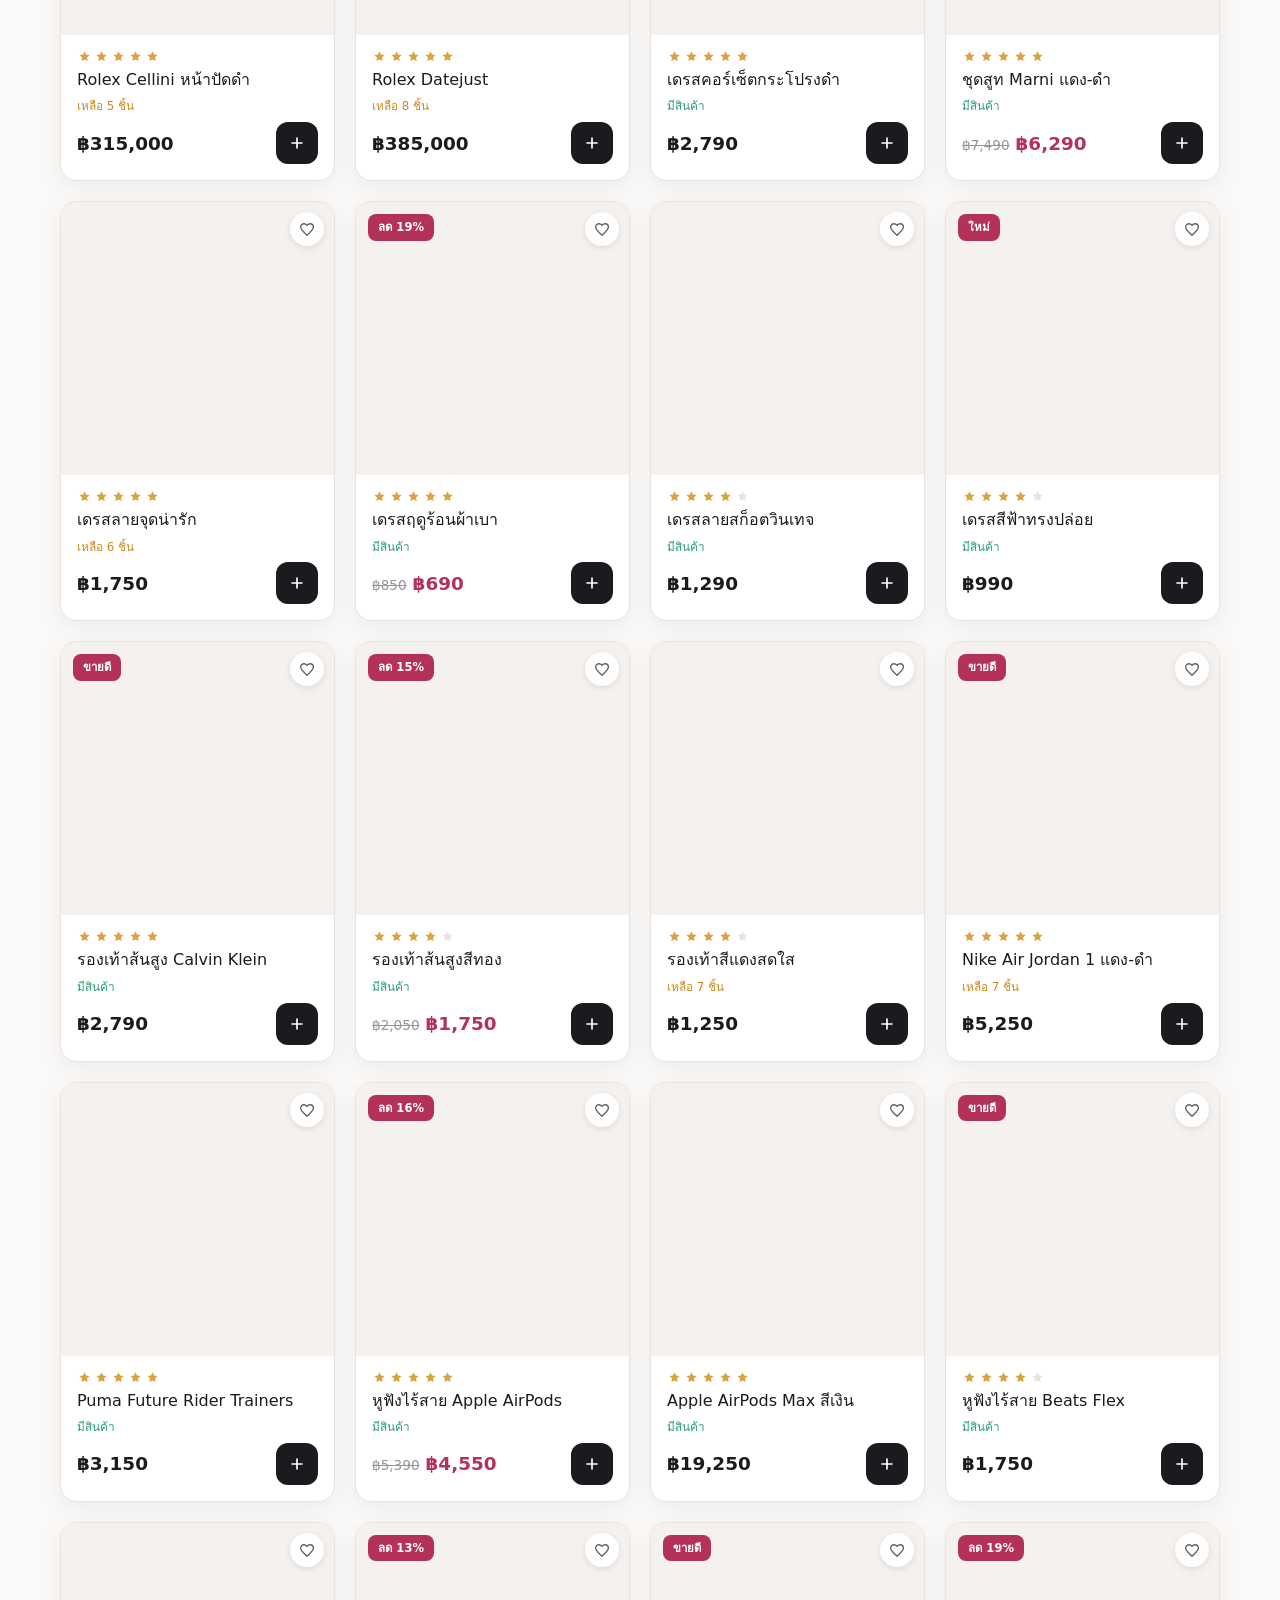
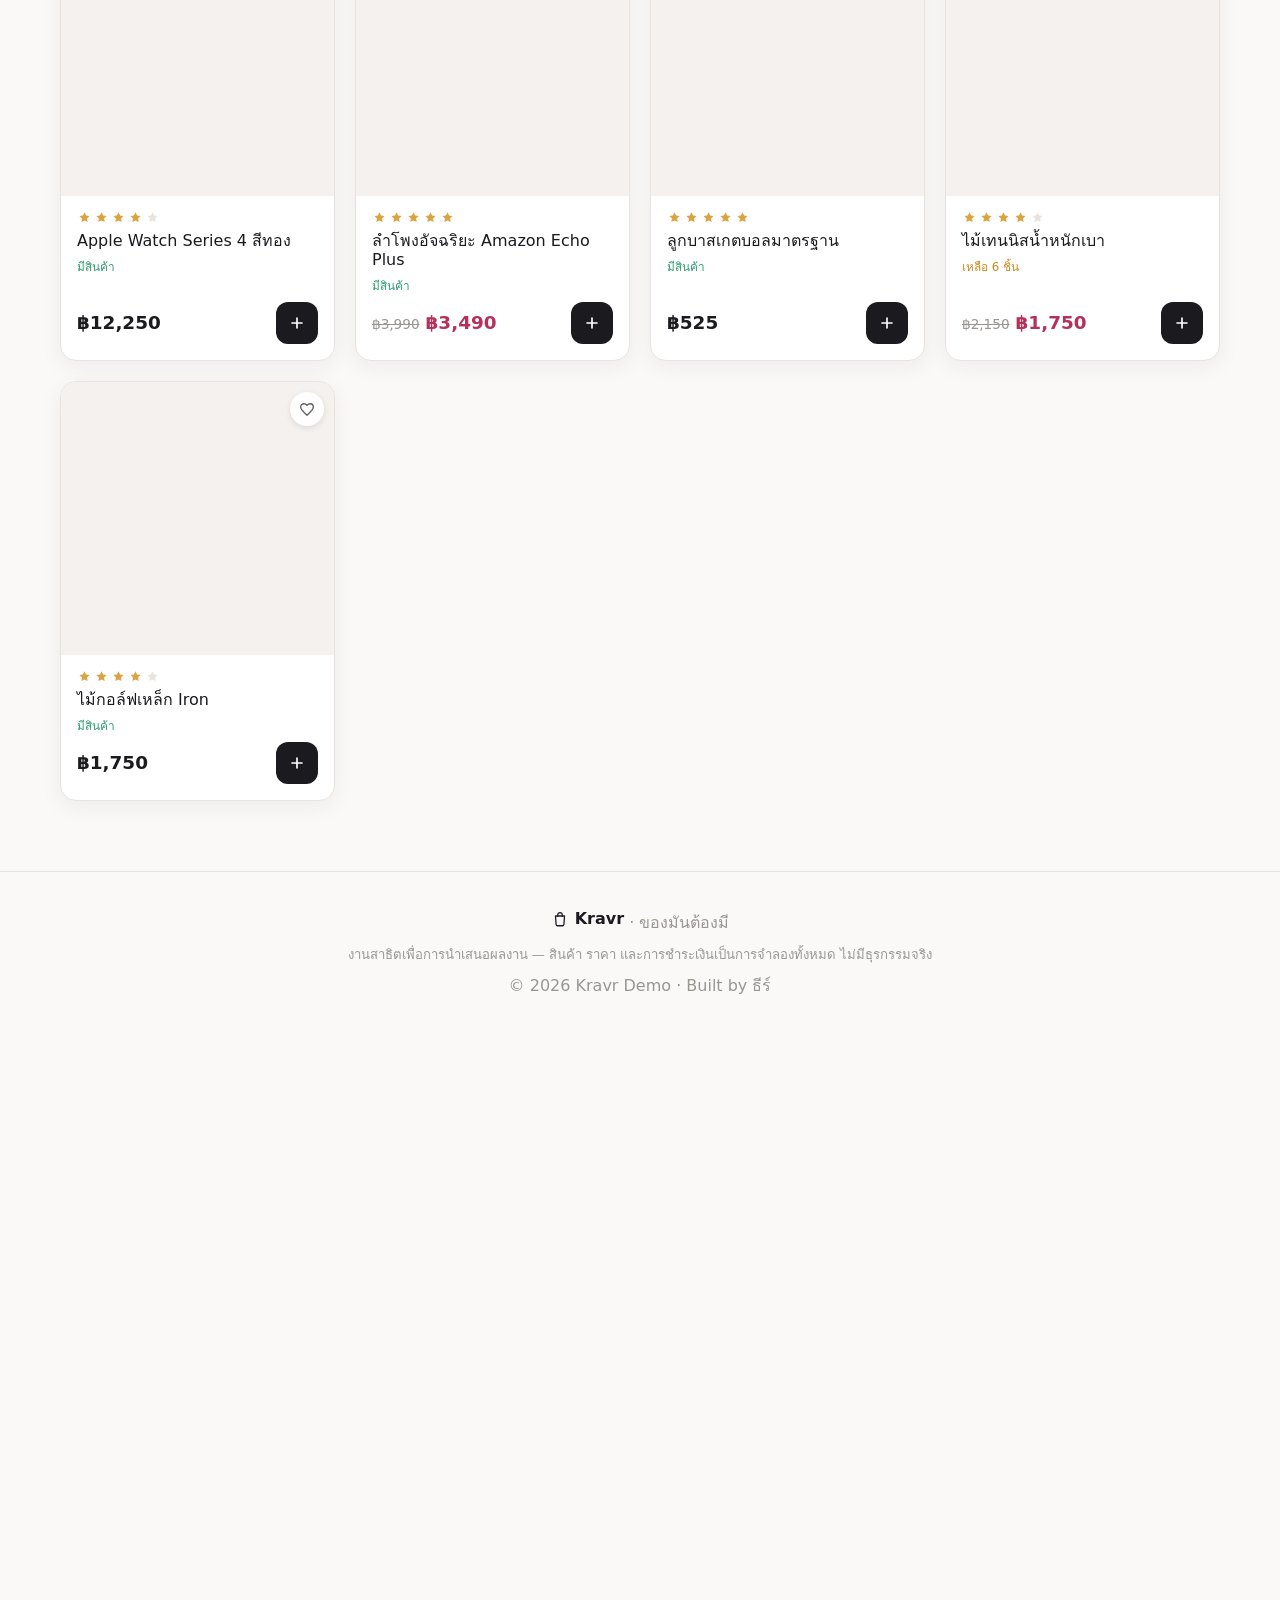
==== commit f21d2fc7: "CSP: allow Netlify HUD inline-style hash (clean owner console) Co-Authored-By: Claude Opus 4.8 <nore" ====
--- a/index.html
+++ b/index.html
@@ -7,7 +7,7 @@
   <meta http-equiv="Content-Security-Policy"
         content="default-src 'self';
                  script-src 'self' 'sha256-mTJ4cJaTm2Gw95GeXEpZdvEEY9ybh6FZu1bwcNE7QlY=';
-                 style-src 'self' https://fonts.googleapis.com 'sha256-Ji1UslKBIeFAUjRU+6GY3Yak5Q/PdBpmBS4zdshiGfY=';
+                 style-src 'self' https://fonts.googleapis.com 'sha256-Ji1UslKBIeFAUjRU+6GY3Yak5Q/PdBpmBS4zdshiGfY=' 'sha256-94IHAwqZOHPP2ykTpic3GQDxOYct6jCHc4tEHx0JMi0=';
                  font-src https://fonts.gstatic.com;
                  img-src 'self' data: https://cdn.dummyjson.com;
                  connect-src 'self' https://dummyjson.com;
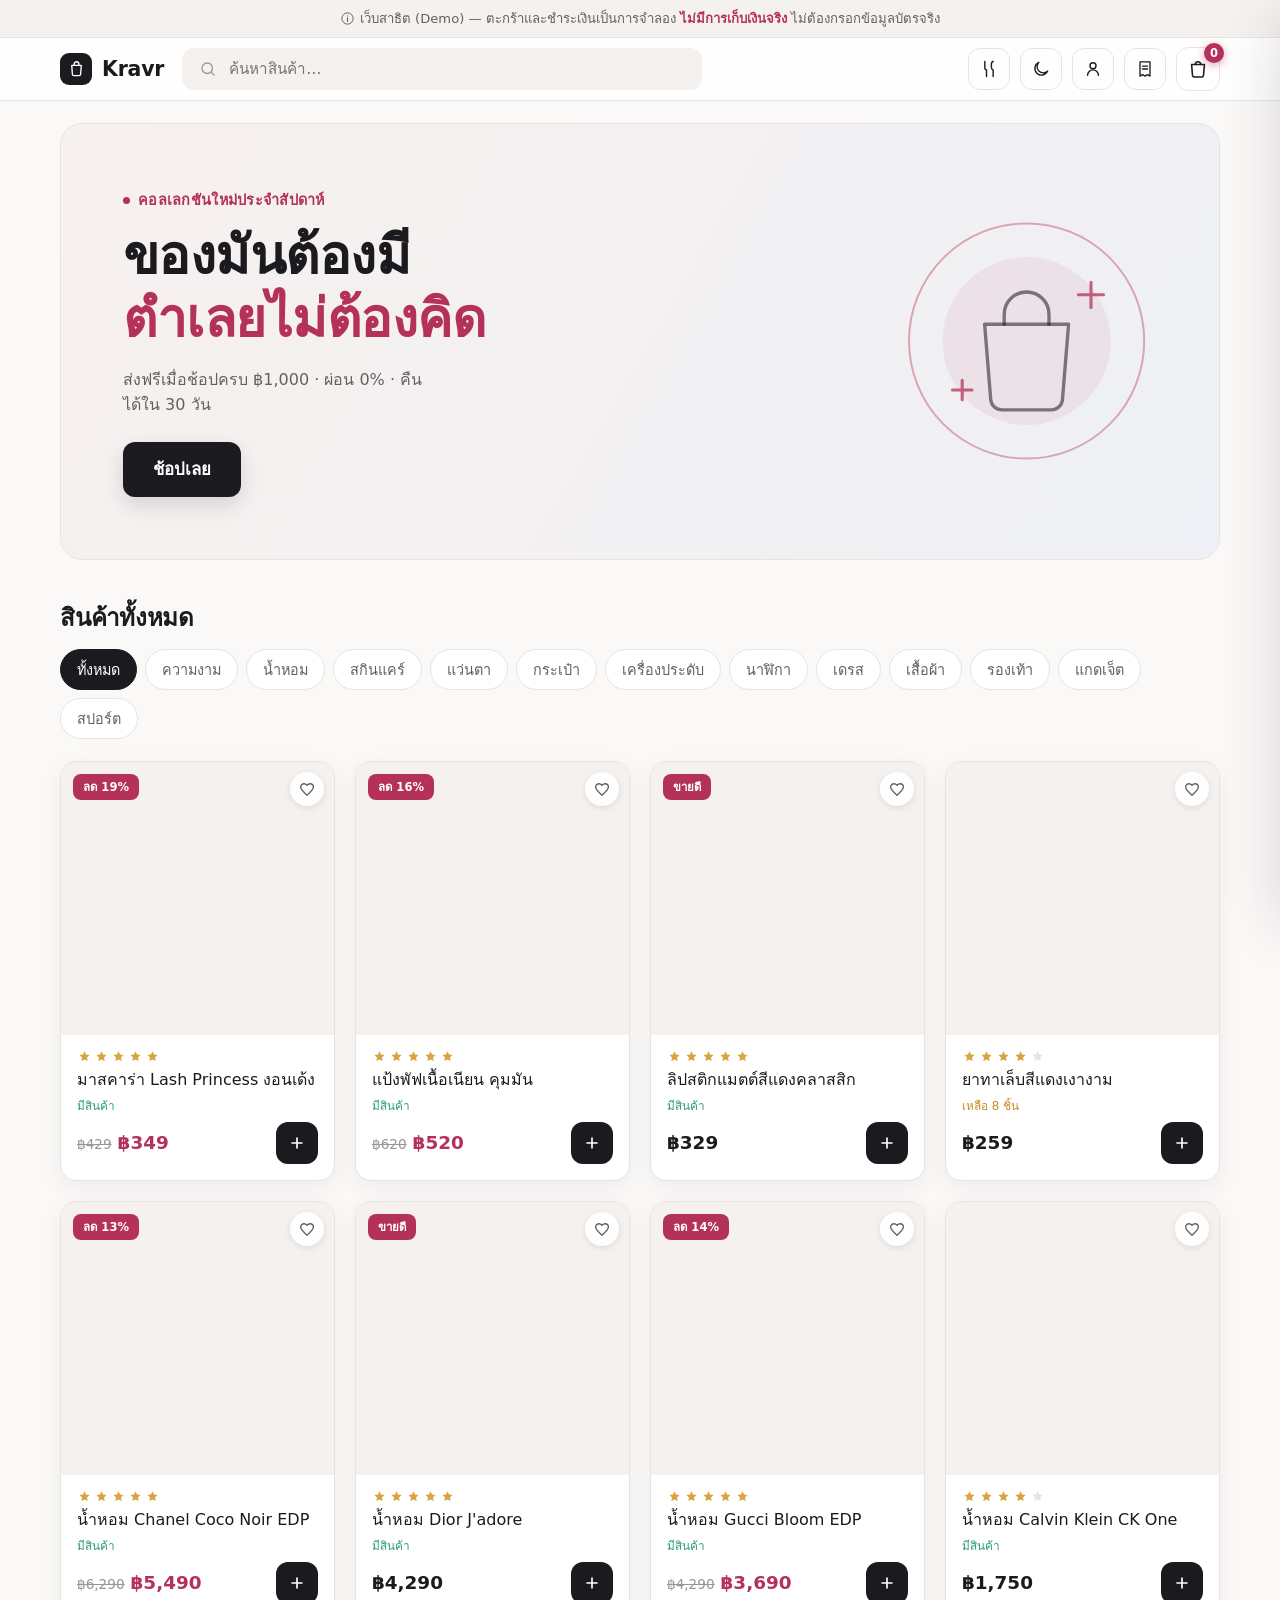
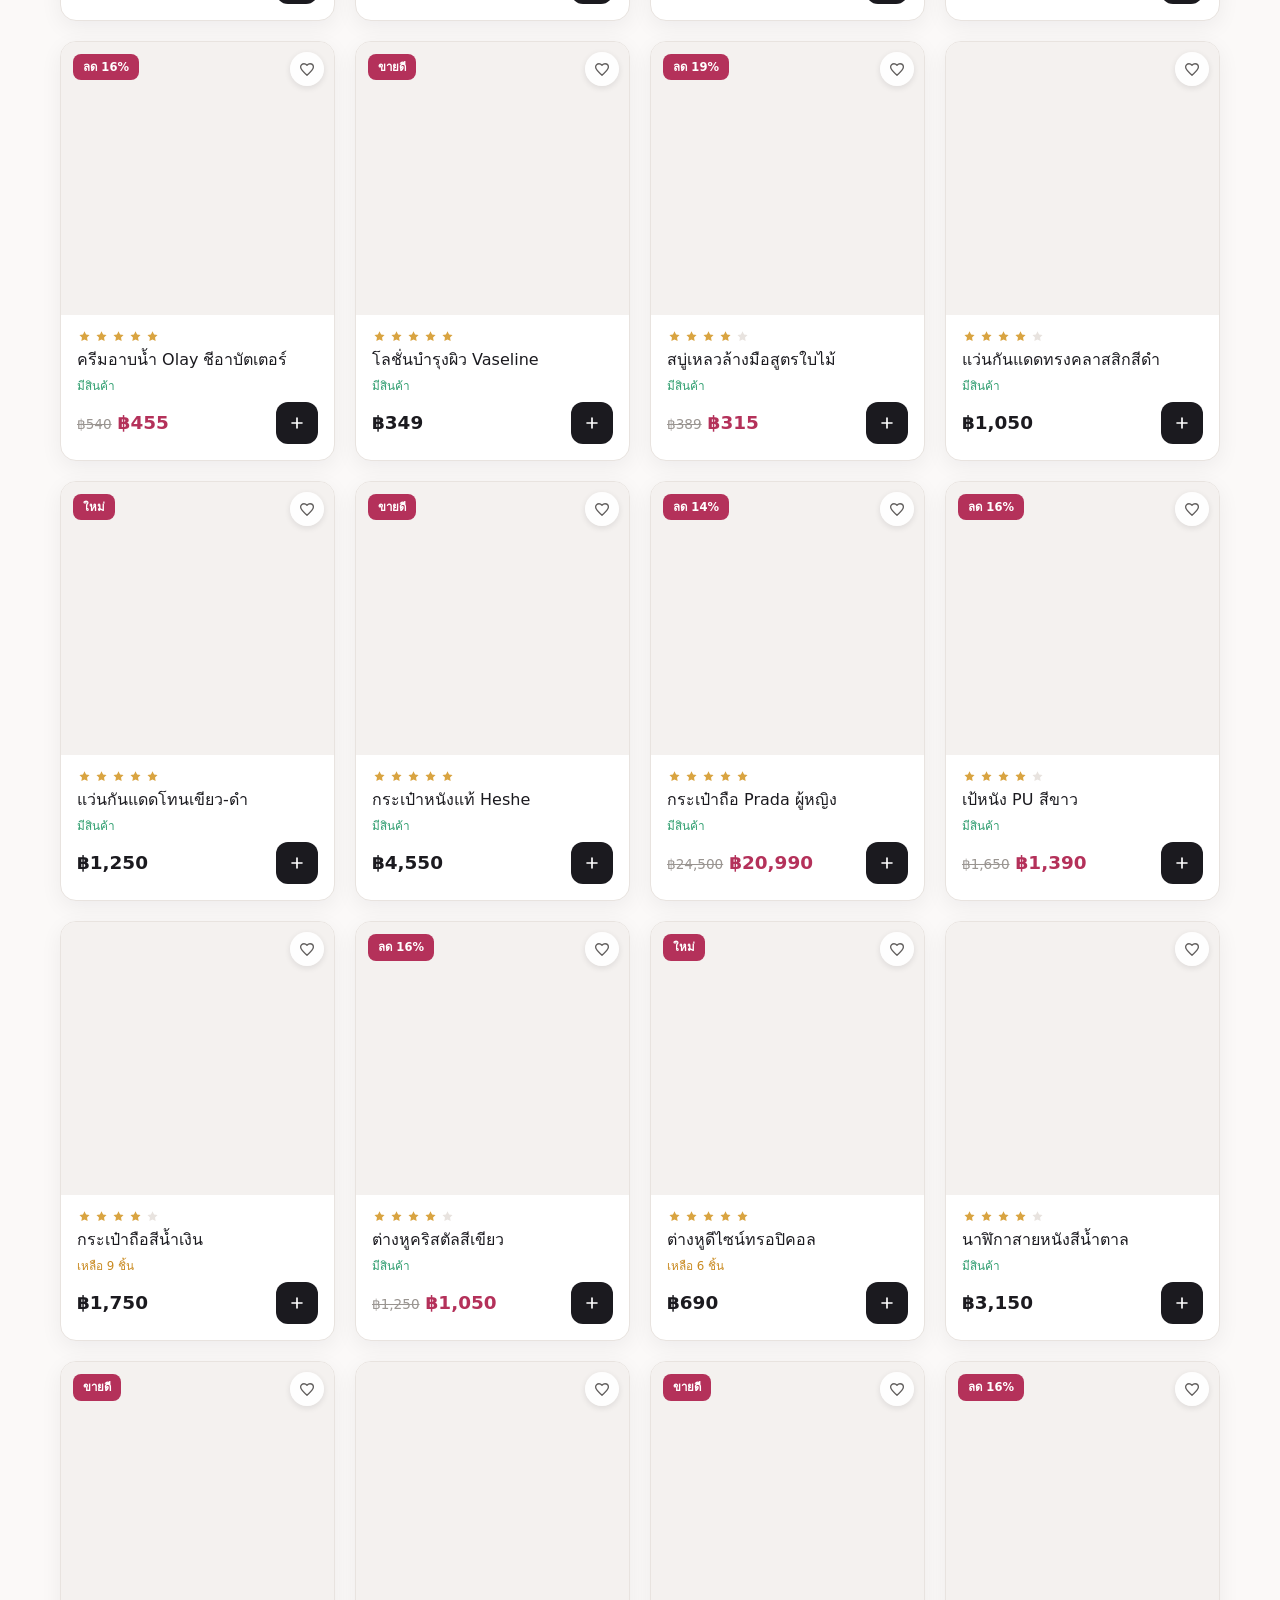
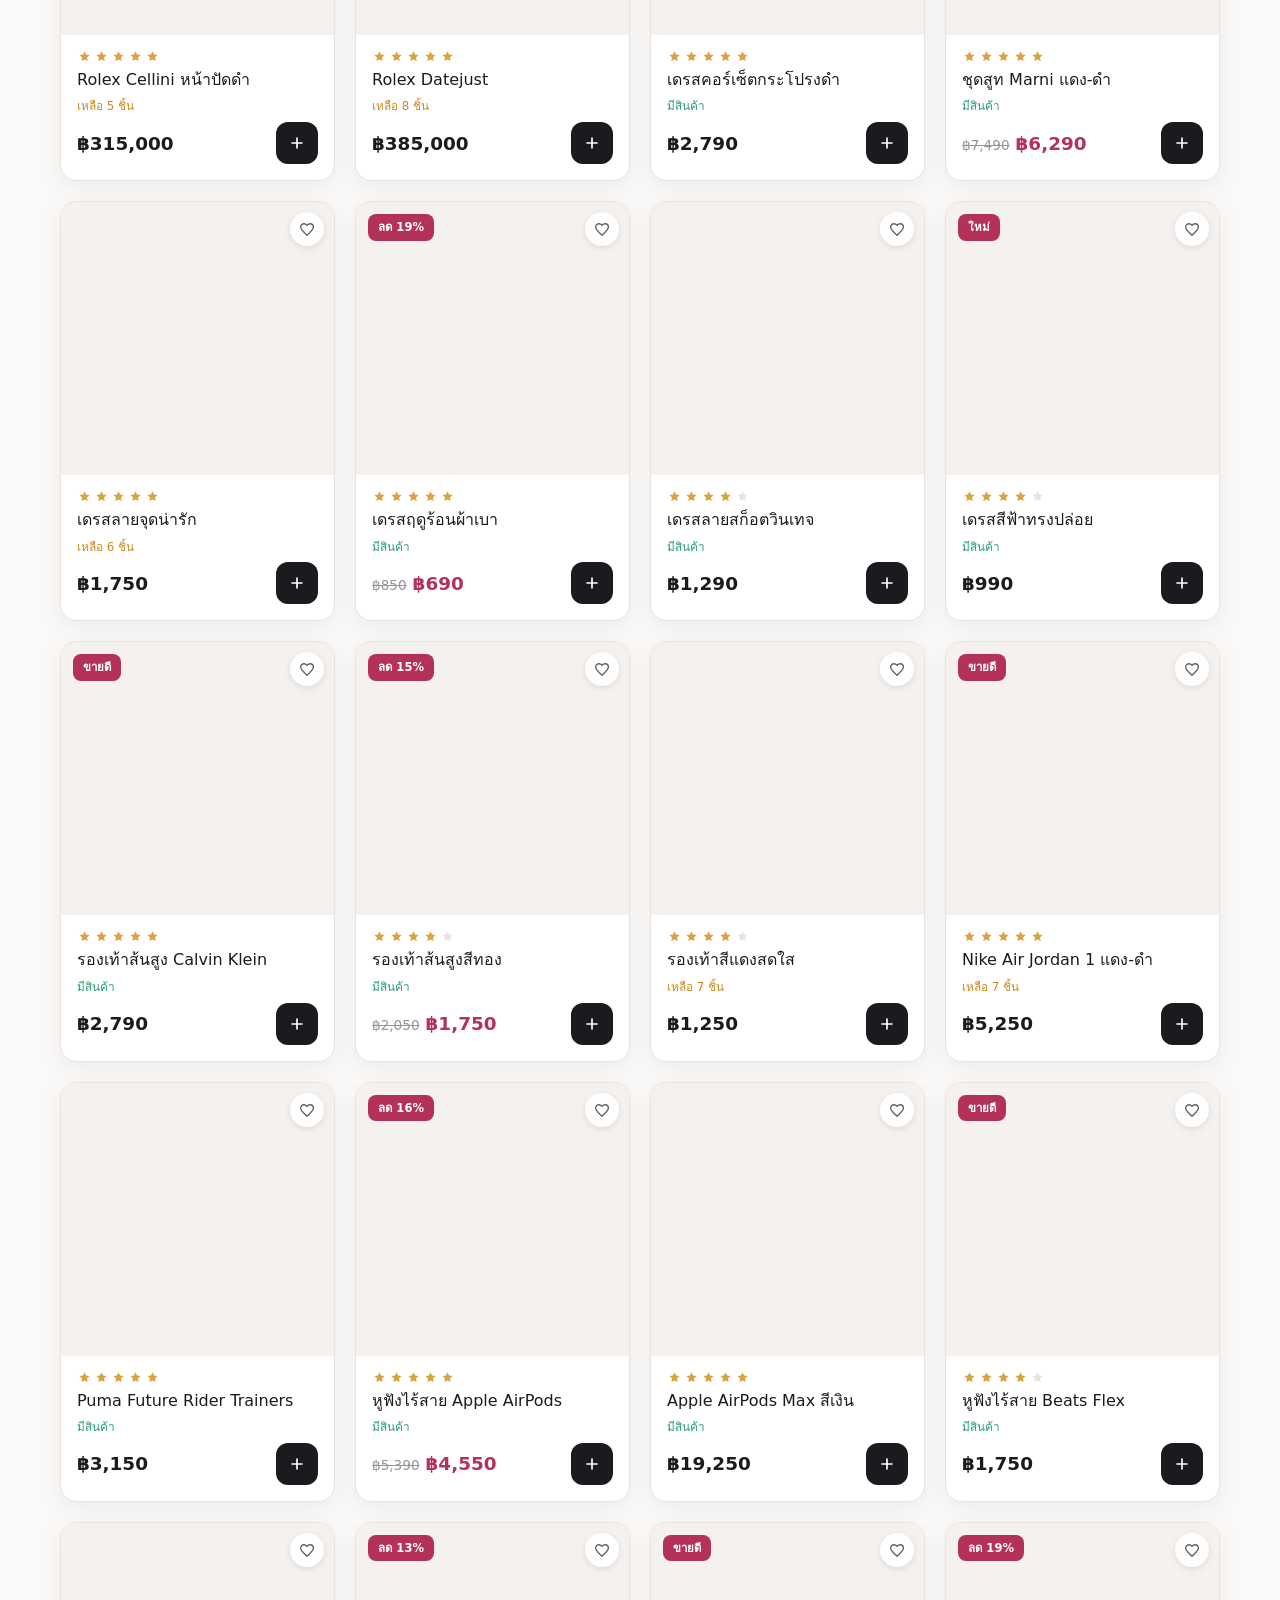
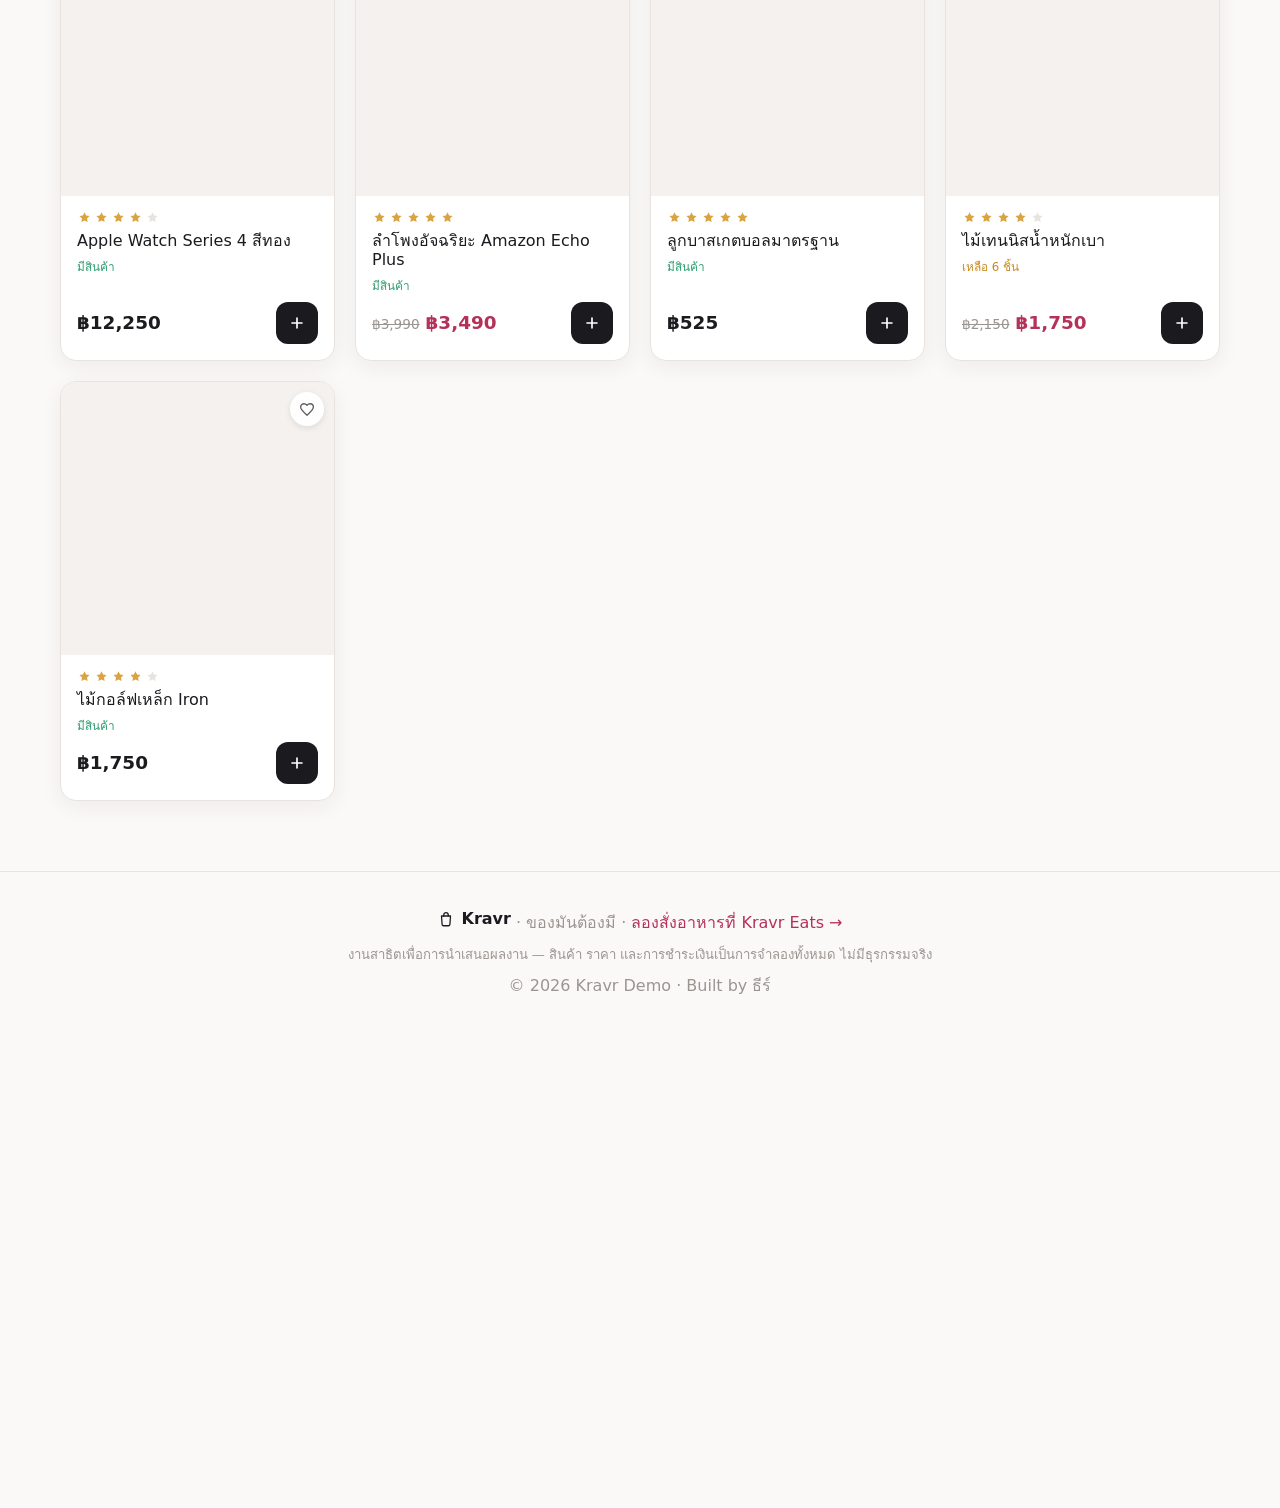
==== commit 6f61c6dc: "Add Kravr Eats — food ordering page with menu API and customer reviews - New food.html/food.css/food" ====
--- a/index.html
+++ b/index.html
@@ -49,6 +49,9 @@
       </div>
 
       <div class="nav__actions">
+        <a class="icon-btn nav-link" href="food.html" aria-label="ไปที่ Kravr Eats สั่งอาหาร" title="Kravr Eats — สั่งอาหาร">
+          <svg width="20" height="20" viewBox="0 0 24 24" aria-hidden="true"><path d="M7 3v8a2 2 0 0 0 2 2v8" fill="none" stroke="currentColor" stroke-width="1.7" stroke-linecap="round"/><path d="M17 3c-1.5 0-2.2 1.6-2.2 4.5S15.5 13 17 13v8" fill="none" stroke="currentColor" stroke-width="1.7" stroke-linecap="round" stroke-linejoin="round"/></svg>
+        </a>
         <button class="icon-btn" type="button" data-theme-toggle aria-label="สลับโหมดสว่าง/มืด">
           <svg class="ic-sun" width="20" height="20" viewBox="0 0 24 24" aria-hidden="true"><circle cx="12" cy="12" r="4.2" fill="none" stroke="currentColor" stroke-width="1.6"/><path d="M12 2v2.5M12 19.5V22M2 12h2.5M19.5 12H22M4.9 4.9l1.8 1.8M17.3 17.3l1.8 1.8M19.1 4.9l-1.8 1.8M6.7 17.3l-1.8 1.8" stroke="currentColor" stroke-width="1.6" stroke-linecap="round"/></svg>
           <svg class="ic-moon" width="20" height="20" viewBox="0 0 24 24" aria-hidden="true"><path d="M20 14.5A8 8 0 1 1 9.5 4a6.3 6.3 0 0 0 10.5 10.5Z" fill="none" stroke="currentColor" stroke-width="1.6" stroke-linejoin="round"/></svg>
@@ -100,7 +103,7 @@
   </main>
 
   <footer class="footer">
-    <p><span class="footer__brand"><svg viewBox="0 0 24 24" aria-hidden="true"><path d="M6 8h12l-.8 11.2A2 2 0 0 1 15.2 21H8.8a2 2 0 0 1-2-1.8L6 8Z" fill="none" stroke="currentColor" stroke-width="1.7" stroke-linejoin="round"/><path d="M9 8V6.5a3 3 0 0 1 6 0V8" fill="none" stroke="currentColor" stroke-width="1.7" stroke-linecap="round"/></svg> <strong>Kravr</strong></span> · ของมันต้องมี</p>
+    <p><span class="footer__brand"><svg viewBox="0 0 24 24" aria-hidden="true"><path d="M6 8h12l-.8 11.2A2 2 0 0 1 15.2 21H8.8a2 2 0 0 1-2-1.8L6 8Z" fill="none" stroke="currentColor" stroke-width="1.7" stroke-linejoin="round"/><path d="M9 8V6.5a3 3 0 0 1 6 0V8" fill="none" stroke="currentColor" stroke-width="1.7" stroke-linecap="round"/></svg> <strong>Kravr</strong></span> · ของมันต้องมี · <a class="footer__link" href="food.html">ลองสั่งอาหารที่ Kravr Eats →</a></p>
     <p class="footer__fine">งานสาธิตเพื่อการนำเสนอผลงาน — สินค้า ราคา และการชำระเงินเป็นการจำลองทั้งหมด ไม่มีธุรกรรมจริง</p>
     <p>© <span data-year>2026</span> Kravr Demo · Built by ธีร์</p>
   </footer>
--- a/styles.css
+++ b/styles.css
@@ -173,6 +173,9 @@
 .footer__brand { display: inline-flex; align-items: center; gap: 6px; color: var(--ink); }
 .footer__brand svg { width: 18px; height: 18px; }
 .footer__fine { font-size: 0.82rem; max-width: 620px; margin: 8px auto; }
+.footer__link { color: var(--accent); font-weight: 500; }
+.footer__link:hover { text-decoration: underline; }
+.nav-link { text-decoration: none; }
 
 /* Scrim */
 .scrim { position: fixed; inset: 0; background: rgba(20, 16, 24, 0.5); backdrop-filter: blur(2px); z-index: 100; opacity: 0; transition: opacity 0.3s; }
@@ -341,6 +344,14 @@
   .nav__actions { order: 2; gap: 8px; }
   .search { order: 3; flex-basis: 100%; height: 44px; }
   .icon-btn, .cart-btn { width: 40px; height: 40px; }
+  .product__price { font-size: 1.02rem; }
+  .product__price s { font-size: 0.72rem; }
+}
+/* Below the 4-column desktop grid, stack the price above a full-width add
+   button so any price length (incl. 6-digit watches) fits without clipping */
+@media (max-width: 820px) {
+  .product__row { flex-direction: column; align-items: stretch; gap: 10px; }
+  .add-btn { width: 100%; height: 40px; }
 }
 @media (max-width: 460px) {
   .nav__inner { gap: 10px; padding: 0 14px; }
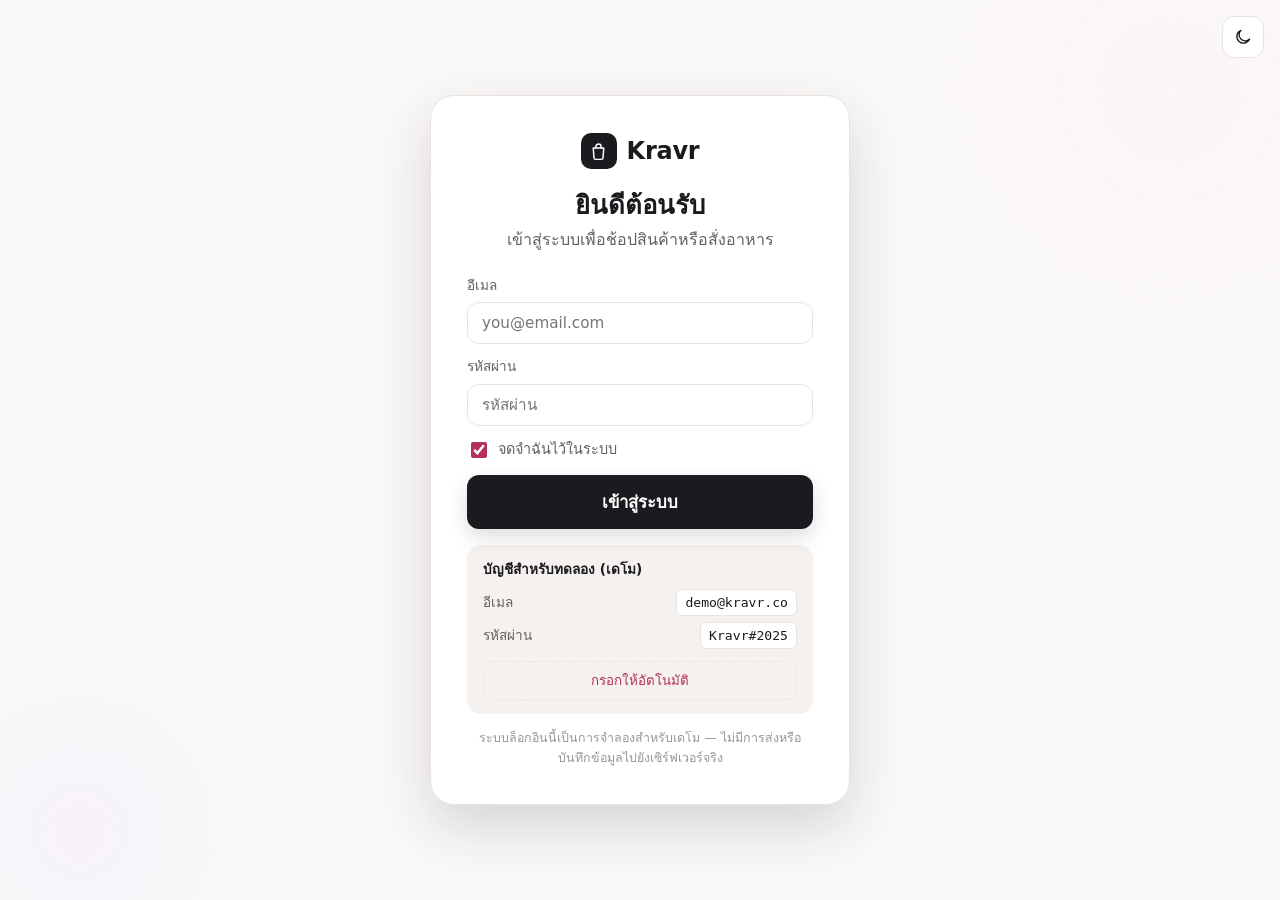
==== commit a8769b03: "Add login entry, service chooser hub, and GrabFood-style delivery tracking - New flow: index.html is" ====
--- a/index.html
+++ b/index.html
@@ -9,8 +9,8 @@
                  script-src 'self' 'sha256-mTJ4cJaTm2Gw95GeXEpZdvEEY9ybh6FZu1bwcNE7QlY=';
                  style-src 'self' https://fonts.googleapis.com 'sha256-Ji1UslKBIeFAUjRU+6GY3Yak5Q/PdBpmBS4zdshiGfY=' 'sha256-94IHAwqZOHPP2ykTpic3GQDxOYct6jCHc4tEHx0JMi0=';
                  font-src https://fonts.gstatic.com;
-                 img-src 'self' data: https://cdn.dummyjson.com;
-                 connect-src 'self' https://dummyjson.com;
+                 img-src 'self' data:;
+                 connect-src 'self';
                  base-uri 'self';
                  form-action 'self';
                  object-src 'none'" />
@@ -18,8 +18,8 @@
   <meta name="color-scheme" content="light dark" />
   <meta name="theme-color" content="#ffffff" />
 
-  <title>Kravr — ของมันต้องมี ร้านช้อปสายชิค</title>
-  <meta name="description" content="Kravr ร้านไลฟ์สไตล์สำหรับสายช้อป เพิ่มลงตะกร้าและชำระเงินได้ลื่นไหล (เว็บสาธิต look & feel — ไม่มีการชำระเงินจริง)" />
+  <title>Kravr — เข้าสู่ระบบ</title>
+  <meta name="description" content="เข้าสู่ระบบ Kravr เพื่อช้อปสินค้าหรือสั่งอาหาร (เว็บสาธิต — ระบบล็อกอินเป็นการจำลอง)" />
 
   <link rel="icon" href="favicon.svg" type="image/svg+xml" />
   <link rel="preconnect" href="https://fonts.googleapis.com" />
@@ -28,213 +28,39 @@
         href="https://fonts.googleapis.com/css2?family=Prompt:wght@500;600;700&family=IBM+Plex+Sans+Thai:wght@400;500;600&display=swap" />
   <link rel="stylesheet" href="styles.css" />
   <script src="theme-init.js"></script>
-  <script src="script.js" defer></script>
+  <script src="login.js" defer></script>
 </head>
-<body>
-  <a class="skip-link" href="#catalog">ข้ามไปยังสินค้า</a>
+<body class="auth-page">
+  <button class="icon-btn auth-page__theme" type="button" data-theme-toggle aria-label="สลับโหมดสว่าง/มืด">
+    <svg class="ic-sun" width="20" height="20" viewBox="0 0 24 24" aria-hidden="true"><circle cx="12" cy="12" r="4.2" fill="none" stroke="currentColor" stroke-width="1.6"/><path d="M12 2v2.5M12 19.5V22M2 12h2.5M19.5 12H22M4.9 4.9l1.8 1.8M17.3 17.3l1.8 1.8M19.1 4.9l-1.8 1.8M6.7 17.3l-1.8 1.8" stroke="currentColor" stroke-width="1.6" stroke-linecap="round"/></svg>
+    <svg class="ic-moon" width="20" height="20" viewBox="0 0 24 24" aria-hidden="true"><path d="M20 14.5A8 8 0 1 1 9.5 4a6.3 6.3 0 0 0 10.5 10.5Z" fill="none" stroke="currentColor" stroke-width="1.6" stroke-linejoin="round"/></svg>
+  </button>
 
-  <!-- Demo banner -->
-  <div class="demo-bar"><svg viewBox="0 0 24 24" width="15" height="15" aria-hidden="true"><circle cx="12" cy="12" r="9" fill="none" stroke="currentColor" stroke-width="1.6"/><path d="M12 11v5.2M12 7.8h.01" stroke="currentColor" stroke-width="1.8" stroke-linecap="round"/></svg>เว็บสาธิต (Demo) — ตะกร้าและชำระเงินเป็นการจำลอง <strong>ไม่มีการเก็บเงินจริง</strong> ไม่ต้องกรอกข้อมูลบัตรจริง</div>
+  <main class="auth-shell">
+    <div class="auth-card">
+      <div class="auth-brand">
+        <span class="brand__mark" aria-hidden="true"><svg viewBox="0 0 24 24" aria-hidden="true"><path d="M6 8h12l-.8 11.2A2 2 0 0 1 15.2 21H8.8a2 2 0 0 1-2-1.8L6 8Z" fill="none" stroke="currentColor" stroke-width="1.7" stroke-linejoin="round"/><path d="M9 8V6.5a3 3 0 0 1 6 0V8" fill="none" stroke="currentColor" stroke-width="1.7" stroke-linecap="round"/></svg></span>
+        <span class="auth-brand__name">Kravr</span>
+      </div>
+      <h1 class="auth-title">ยินดีต้อนรับ</h1>
+      <p class="auth-sub">เข้าสู่ระบบเพื่อช้อปสินค้าหรือสั่งอาหาร</p>
 
-  <header class="nav" id="nav">
-    <div class="nav__inner">
-      <a class="brand" href="#top" aria-label="Kravr หน้าแรก">
-        <span class="brand__mark" aria-hidden="true"><svg viewBox="0 0 24 24" aria-hidden="true"><path d="M6 8h12l-.8 11.2A2 2 0 0 1 15.2 21H8.8a2 2 0 0 1-2-1.8L6 8Z" fill="none" stroke="currentColor" stroke-width="1.7" stroke-linejoin="round"/><path d="M9 8V6.5a3 3 0 0 1 6 0V8" fill="none" stroke="currentColor" stroke-width="1.7" stroke-linecap="round"/></svg></span>
-        <span class="brand__name">Kravr</span>
-      </a>
+      <form class="auth-form" data-login-form novalidate>
+        <label class="field"><span>อีเมล</span><input type="email" name="email" autocomplete="username" placeholder="you@email.com" required /></label>
+        <label class="field"><span>รหัสผ่าน</span><input type="password" name="password" autocomplete="current-password" placeholder="รหัสผ่าน" required /></label>
+        <label class="auth-remember"><input type="checkbox" name="remember" checked /><span>จดจำฉันไว้ในระบบ</span></label>
+        <p class="auth-error" data-login-error hidden role="alert"></p>
+        <button class="btn btn--block btn--lg" type="submit">เข้าสู่ระบบ</button>
+      </form>
 
-      <div class="search">
-        <svg width="18" height="18" viewBox="0 0 24 24" aria-hidden="true"><circle cx="11" cy="11" r="7" fill="none" stroke="currentColor" stroke-width="1.7"/><path d="m20 20-3.2-3.2" stroke="currentColor" stroke-width="1.7" stroke-linecap="round"/></svg>
-        <input type="search" id="search" placeholder="ค้นหาสินค้า…" aria-label="ค้นหาสินค้า" autocomplete="off" />
+      <div class="auth-demo">
+        <p class="auth-demo__t">บัญชีสำหรับทดลอง (เดโม)</p>
+        <div class="auth-demo__row"><span>อีเมล</span><code data-demo-email>demo@kravr.co</code></div>
+        <div class="auth-demo__row"><span>รหัสผ่าน</span><code data-demo-pass>Kravr#2025</code></div>
+        <button class="auth-demo__fill" type="button" data-demo-fill>กรอกให้อัตโนมัติ</button>
       </div>
-
-      <div class="nav__actions">
-        <a class="icon-btn nav-link" href="food.html" aria-label="ไปที่ Kravr Eats สั่งอาหาร" title="Kravr Eats — สั่งอาหาร">
-          <svg width="20" height="20" viewBox="0 0 24 24" aria-hidden="true"><path d="M7 3v8a2 2 0 0 0 2 2v8" fill="none" stroke="currentColor" stroke-width="1.7" stroke-linecap="round"/><path d="M17 3c-1.5 0-2.2 1.6-2.2 4.5S15.5 13 17 13v8" fill="none" stroke="currentColor" stroke-width="1.7" stroke-linecap="round" stroke-linejoin="round"/></svg>
-        </a>
-        <button class="icon-btn" type="button" data-theme-toggle aria-label="สลับโหมดสว่าง/มืด">
-          <svg class="ic-sun" width="20" height="20" viewBox="0 0 24 24" aria-hidden="true"><circle cx="12" cy="12" r="4.2" fill="none" stroke="currentColor" stroke-width="1.6"/><path d="M12 2v2.5M12 19.5V22M2 12h2.5M19.5 12H22M4.9 4.9l1.8 1.8M17.3 17.3l1.8 1.8M19.1 4.9l-1.8 1.8M6.7 17.3l-1.8 1.8" stroke="currentColor" stroke-width="1.6" stroke-linecap="round"/></svg>
-          <svg class="ic-moon" width="20" height="20" viewBox="0 0 24 24" aria-hidden="true"><path d="M20 14.5A8 8 0 1 1 9.5 4a6.3 6.3 0 0 0 10.5 10.5Z" fill="none" stroke="currentColor" stroke-width="1.6" stroke-linejoin="round"/></svg>
-        </button>
-        <button class="icon-btn account-btn" type="button" data-open-login aria-label="บัญชีของฉัน / เข้าสู่ระบบ">
-          <svg width="20" height="20" viewBox="0 0 24 24" aria-hidden="true"><circle cx="12" cy="8" r="3.6" fill="none" stroke="currentColor" stroke-width="1.7"/><path d="M5.5 19.5a6.5 6.5 0 0 1 13 0" fill="none" stroke="currentColor" stroke-width="1.7" stroke-linecap="round"/></svg>
-        </button>
-        <button class="icon-btn" type="button" data-open-orders aria-label="คำสั่งซื้อของฉัน">
-          <svg width="20" height="20" viewBox="0 0 24 24" aria-hidden="true"><path d="M6 3.5h12v17l-3-1.8-3 1.8-3-1.8-3 1.8Z" fill="none" stroke="currentColor" stroke-width="1.6" stroke-linejoin="round"/><path d="M9 8.5h6M9 12h6" stroke="currentColor" stroke-width="1.6" stroke-linecap="round"/></svg>
-        </button>
-        <button class="cart-btn" type="button" data-open-cart aria-label="เปิดตะกร้าสินค้า">
-          <svg width="22" height="22" viewBox="0 0 24 24" aria-hidden="true"><path d="M5 7h14l-1 12a2 2 0 0 1-2 1.8H8A2 2 0 0 1 6 19L5 7Z" fill="none" stroke="currentColor" stroke-width="1.7" stroke-linejoin="round"/><path d="M9 7a3 3 0 0 1 6 0" fill="none" stroke="currentColor" stroke-width="1.7" stroke-linecap="round"/></svg>
-          <span class="cart-btn__badge" data-cart-count hidden>0</span>
-        </button>
-      </div>
+      <p class="auth-note">ระบบล็อกอินนี้เป็นการจำลองสำหรับเดโม — ไม่มีการส่งหรือบันทึกข้อมูลไปยังเซิร์ฟเวอร์จริง</p>
     </div>
-  </header>
-
-  <main id="top">
-    <!-- Hero promo -->
-    <section class="hero">
-      <div class="hero__text">
-        <span class="hero__eyebrow">คอลเลกชันใหม่ประจำสัปดาห์</span>
-        <h1 class="hero__title">ของมันต้องมี<br /><span class="grad">ตำเลยไม่ต้องคิด</span></h1>
-        <p class="hero__sub">ส่งฟรีเมื่อช้อปครบ ฿1,000 · ผ่อน 0% · คืนได้ใน 30 วัน</p>
-        <a class="btn btn--lg" href="#catalog">ช้อปเลย</a>
-        <div class="hero__art" aria-hidden="true">
-          <svg viewBox="0 0 200 200">
-            <circle class="ha-ring" cx="104" cy="100" r="84" />
-            <circle class="ha-disc" cx="104" cy="100" r="60" />
-            <path class="ha-bag" d="M74 88h60l-4.4 54a8 8 0 0 1-8 7.2H86.4a8 8 0 0 1-8-7.2L74 88Z" />
-            <path class="ha-handle" d="M88 88v-7a16 16 0 0 1 32 0v7" />
-            <path class="ha-spark" d="M150 58v18M141 67h18" />
-            <path class="ha-spark2" d="M58 128v14M51 135h14" />
-          </svg>
-        </div>
-      </div>
-    </section>
-
-    <!-- Catalog -->
-    <section class="catalog" id="catalog">
-      <div class="catalog__head">
-        <h2>สินค้าทั้งหมด</h2>
-        <div class="filters" role="tablist" aria-label="หมวดหมู่สินค้า" data-filters></div>
-      </div>
-      <div class="products" data-grid aria-live="polite"></div>
-      <p class="empty-results" data-empty-results hidden>ไม่พบสินค้าที่ตรงกับคำค้นหา — ลองคำอื่นดูอีกครั้งนะ</p>
-    </section>
   </main>
-
-  <footer class="footer">
-    <p><span class="footer__brand"><svg viewBox="0 0 24 24" aria-hidden="true"><path d="M6 8h12l-.8 11.2A2 2 0 0 1 15.2 21H8.8a2 2 0 0 1-2-1.8L6 8Z" fill="none" stroke="currentColor" stroke-width="1.7" stroke-linejoin="round"/><path d="M9 8V6.5a3 3 0 0 1 6 0V8" fill="none" stroke="currentColor" stroke-width="1.7" stroke-linecap="round"/></svg> <strong>Kravr</strong></span> · ของมันต้องมี · <a class="footer__link" href="food.html">ลองสั่งอาหารที่ Kravr Eats →</a></p>
-    <p class="footer__fine">งานสาธิตเพื่อการนำเสนอผลงาน — สินค้า ราคา และการชำระเงินเป็นการจำลองทั้งหมด ไม่มีธุรกรรมจริง</p>
-    <p>© <span data-year>2026</span> Kravr Demo · Built by ธีร์</p>
-  </footer>
-
-  <!-- Cart drawer -->
-  <div class="scrim" data-scrim hidden></div>
-  <aside class="cart" data-cart aria-label="ตะกร้าสินค้า" aria-hidden="true">
-    <div class="cart__head">
-      <h2>ตะกร้าของคุณ</h2>
-      <button class="icon-btn" type="button" data-close-cart aria-label="ปิดตะกร้า">
-        <svg width="20" height="20" viewBox="0 0 24 24" aria-hidden="true"><path d="M6 6l12 12M18 6 6 18" stroke="currentColor" stroke-width="1.8" stroke-linecap="round"/></svg>
-      </button>
-    </div>
-
-    <div class="ship-progress" data-ship-wrap>
-      <p data-ship-text></p>
-      <div class="ship-progress__bar"><span data-ship-bar></span></div>
-    </div>
-
-    <div class="cart__items" data-cart-items></div>
-
-    <div class="cart__empty" data-cart-empty>
-      <span aria-hidden="true"><svg viewBox="0 0 24 24" aria-hidden="true"><path d="M4 5h2l1.6 11.2A2 2 0 0 0 9.6 18h8.2a2 2 0 0 0 2-1.6L21 8H7" fill="none" stroke="currentColor" stroke-width="1.5" stroke-linecap="round" stroke-linejoin="round"/><circle cx="10" cy="21" r="1.3" fill="currentColor"/><circle cx="18" cy="21" r="1.3" fill="currentColor"/></svg></span>
-      <p>ตะกร้ายังว่างอยู่เลย</p>
-      <button class="btn btn--soft" type="button" data-close-cart>เลือกซื้อสินค้า</button>
-    </div>
-
-    <div class="cart__foot" data-cart-foot hidden>
-      <div class="cart__row"><span>ยอดรวม</span><strong data-cart-subtotal>฿0</strong></div>
-      <div class="cart__row cart__row--muted"><span>ค่าจัดส่ง</span><span data-cart-ship>—</span></div>
-      <div class="cart__row cart__row--total"><span>รวมทั้งหมด</span><strong data-cart-total>฿0</strong></div>
-      <button class="btn btn--block btn--lg" type="button" data-checkout>ดำเนินการชำระเงิน</button>
-    </div>
-  </aside>
-
-  <!-- Checkout modal -->
-  <div class="modal" data-checkout-modal aria-hidden="true" role="dialog" aria-modal="true" aria-labelledby="co-title">
-    <div class="modal__backdrop" data-close-checkout></div>
-    <div class="modal__card">
-      <!-- Step: form -->
-      <div data-checkout-step="form">
-        <div class="modal__head">
-          <h2 id="co-title">ชำระเงิน</h2>
-          <button class="icon-btn" type="button" data-close-checkout aria-label="ปิด">
-            <svg width="20" height="20" viewBox="0 0 24 24" aria-hidden="true"><path d="M6 6l12 12M18 6 6 18" stroke="currentColor" stroke-width="1.8" stroke-linecap="round"/></svg>
-          </button>
-        </div>
-        <p class="modal__demo"><svg viewBox="0 0 24 24" aria-hidden="true"><rect x="5" y="10.5" width="14" height="9" rx="2" fill="none" stroke="currentColor" stroke-width="1.6"/><path d="M8 10.5V8a4 4 0 0 1 8 0v2.5" fill="none" stroke="currentColor" stroke-width="1.6" stroke-linecap="round"/></svg>โหมดสาธิต — ข้อมูลไม่ถูกส่งหรือบันทึกที่ใด และไม่มีการเรียกเก็บเงิน</p>
-
-        <form data-checkout-form novalidate>
-          <fieldset class="field-group">
-            <legend>ข้อมูลจัดส่ง</legend>
-            <label class="field"><span>ชื่อ–นามสกุล</span><input type="text" name="name" autocomplete="name" placeholder="เช่น สมชาย ใจดี" required /></label>
-            <label class="field"><span>เบอร์โทร</span><input type="tel" name="phone" inputmode="tel" autocomplete="tel" placeholder="08x-xxx-xxxx" /></label>
-            <label class="field"><span>ที่อยู่จัดส่ง</span><textarea name="address" rows="2" autocomplete="street-address" placeholder="บ้านเลขที่ ถนน แขวง/ตำบล เขต/อำเภอ จังหวัด รหัสไปรษณีย์" required></textarea></label>
-          </fieldset>
-
-          <fieldset class="field-group">
-            <legend>วิธีชำระเงิน <span class="tag-demo">สาธิต</span></legend>
-            <label class="pay"><input type="radio" name="pay" value="cod" checked /><span class="pay__ic" aria-hidden="true"><svg viewBox="0 0 24 24"><rect x="3" y="6.5" width="18" height="11" rx="2" fill="none" stroke="currentColor" stroke-width="1.6"/><circle cx="12" cy="12" r="2.4" fill="none" stroke="currentColor" stroke-width="1.6"/><path d="M6 9.5h.01M18 14.5h.01" stroke="currentColor" stroke-width="1.8" stroke-linecap="round"/></svg></span><span><strong>เก็บเงินปลายทาง (COD)</strong><small>จ่ายเมื่อได้รับสินค้า</small></span></label>
-            <label class="pay"><input type="radio" name="pay" value="card" /><span class="pay__ic" aria-hidden="true"><svg viewBox="0 0 24 24"><rect x="3" y="5.5" width="18" height="13" rx="2.2" fill="none" stroke="currentColor" stroke-width="1.6"/><path d="M3 9.5h18" stroke="currentColor" stroke-width="1.6"/><path d="M6.5 14.5h4" stroke="currentColor" stroke-width="1.6" stroke-linecap="round"/></svg></span><span><strong>บัตรเครดิต/เดบิต</strong><small>สาธิต — ไม่ต้องกรอกบัตรจริง</small></span></label>
-            <label class="pay"><input type="radio" name="pay" value="promptpay" /><span class="pay__ic" aria-hidden="true"><svg viewBox="0 0 24 24"><rect x="4" y="4" width="6" height="6" rx="1" fill="none" stroke="currentColor" stroke-width="1.6"/><rect x="14" y="4" width="6" height="6" rx="1" fill="none" stroke="currentColor" stroke-width="1.6"/><rect x="4" y="14" width="6" height="6" rx="1" fill="none" stroke="currentColor" stroke-width="1.6"/><path d="M14 14.5h2.5V17M20 14v6M14.5 20H17" stroke="currentColor" stroke-width="1.6" stroke-linecap="round" stroke-linejoin="round"/></svg></span><span><strong>พร้อมเพย์ QR</strong><small>สาธิต</small></span></label>
-          </fieldset>
-        </form>
-      </div>
-
-      <!-- Step: success -->
-      <div data-checkout-step="success" hidden>
-        <div class="success">
-          <div class="success__badge" aria-hidden="true"><svg viewBox="0 0 24 24"><path d="M5 12.5l4.5 4.5L19 7.5" fill="none" stroke="currentColor" stroke-width="2.4" stroke-linecap="round" stroke-linejoin="round"/></svg></div>
-          <h2>สั่งซื้อสำเร็จ</h2>
-          <p data-success-msg>ขอบคุณที่ช้อปกับ Kravr</p>
-          <div class="success__order">
-            <div><span>เลขที่คำสั่งซื้อ</span><strong data-order-no>#KRV-000000</strong></div>
-            <div><span>ยอดชำระ</span><strong data-order-total>฿0</strong></div>
-          </div>
-          <div class="track" data-success-track></div>
-          <p class="success__note">(นี่คือการจำลอง — ไม่มีการเรียกเก็บเงินและจะไม่มีสินค้าจัดส่งจริง)</p>
-          <div class="success__actions">
-            <button class="btn btn--block btn--lg" type="button" data-open-orders>ติดตามคำสั่งซื้อ</button>
-            <button class="btn btn--soft btn--block" type="button" data-close-checkout>ช้อปต่อ</button>
-          </div>
-        </div>
-      </div>
-
-      <!-- Sticky summary / action (form step only) -->
-      <div class="modal__foot" data-checkout-foot>
-        <div class="cart__row cart__row--total"><span>รวมทั้งหมด</span><strong data-co-total>฿0</strong></div>
-        <button class="btn btn--block btn--lg" type="submit" form="" data-place-order>ยืนยันสั่งซื้อ</button>
-      </div>
-    </div>
-  </div>
-
-  <!-- Product detail modal -->
-  <div class="modal" data-detail-modal aria-hidden="true" role="dialog" aria-modal="true" aria-labelledby="detail-title">
-    <div class="modal__backdrop" data-close-detail></div>
-    <div class="modal__card detail" data-detail-content></div>
-  </div>
-
-  <!-- Login / account modal (simulated) -->
-  <div class="modal" data-login-modal aria-hidden="true" role="dialog" aria-modal="true" aria-labelledby="login-title">
-    <div class="modal__backdrop" data-close-login></div>
-    <div class="modal__card modal__card--sm">
-      <div class="modal__head">
-        <h2 id="login-title" data-login-heading>เข้าสู่ระบบ</h2>
-        <button class="icon-btn" type="button" data-close-login aria-label="ปิด">
-          <svg width="20" height="20" viewBox="0 0 24 24" aria-hidden="true"><path d="M6 6l12 12M18 6 6 18" stroke="currentColor" stroke-width="1.8" stroke-linecap="round"/></svg>
-        </button>
-      </div>
-      <div data-login-view></div>
-    </div>
-  </div>
-
-  <!-- My Orders modal -->
-  <div class="modal" data-orders-modal aria-hidden="true" role="dialog" aria-modal="true" aria-labelledby="orders-title">
-    <div class="modal__backdrop" data-close-orders></div>
-    <div class="modal__card">
-      <div class="modal__head">
-        <h2 id="orders-title">คำสั่งซื้อของฉัน</h2>
-        <button class="icon-btn" type="button" data-close-orders aria-label="ปิด">
-          <svg width="20" height="20" viewBox="0 0 24 24" aria-hidden="true"><path d="M6 6l12 12M18 6 6 18" stroke="currentColor" stroke-width="1.8" stroke-linecap="round"/></svg>
-        </button>
-      </div>
-      <p class="modal__demo"><svg viewBox="0 0 24 24" aria-hidden="true"><circle cx="12" cy="12" r="9" fill="none" stroke="currentColor" stroke-width="1.6"/><path d="M12 11v5.2M12 7.8h.01" stroke="currentColor" stroke-width="1.8" stroke-linecap="round"/></svg>สถานะจัดส่งเป็นการจำลอง — ไทม์ไลน์จะเดินหน้าเองเพื่อสาธิต</p>
-      <div data-orders-list></div>
-    </div>
-  </div>
-
-  <!-- Toast -->
-  <div class="toast" data-toast aria-live="polite" hidden></div>
-  <!-- Confetti layer -->
-  <div class="confetti" data-confetti aria-hidden="true"></div>
 </body>
 </html>
--- a/styles.css
+++ b/styles.css
@@ -279,6 +279,49 @@
 :root[data-theme="dark"] .account-btn.is-auth { background: var(--accent); border-color: var(--accent); color: #fff; }
 .account-btn__ini { font-family: var(--font-head); font-weight: 700; font-size: 0.95rem; }
 
+/* Auth pages (login + hub) */
+.auth-page { min-height: 100vh; min-height: 100dvh; position: relative; overflow-x: hidden; }
+.auth-page::before, .auth-page::after { content: ""; position: fixed; border-radius: 50%; filter: blur(70px); opacity: 0.5; z-index: 0; pointer-events: none; }
+.auth-page::before { width: 340px; height: 340px; background: radial-gradient(circle, var(--accent-soft), transparent 70%); top: -80px; right: -60px; }
+.auth-page::after { width: 300px; height: 300px; background: radial-gradient(circle, #e9e2ff, transparent 70%); bottom: -80px; left: -70px; }
+:root[data-theme="dark"] .auth-page::after { background: radial-gradient(circle, rgba(120,90,220,0.25), transparent 70%); }
+.auth-page__theme { position: fixed; top: 16px; right: 16px; z-index: 5; background: var(--surface); }
+.auth-shell { position: relative; z-index: 1; min-height: 100vh; min-height: 100dvh; display: grid; place-items: center; padding: 24px 16px; }
+.auth-card { width: 100%; max-width: 420px; background: var(--surface); border: 1px solid var(--line); border-radius: 24px; box-shadow: var(--shadow-lg); padding: clamp(24px, 5vw, 36px); }
+.auth-brand { display: flex; align-items: center; gap: 10px; justify-content: center; margin-bottom: 20px; }
+.auth-brand .brand__mark { width: 36px; height: 36px; border-radius: 10px; background: var(--ink); color: #fff; display: grid; place-items: center; }
+.auth-brand .brand__mark svg { width: 21px; height: 21px; }
+.auth-brand__name { font-family: var(--font-head); font-weight: 700; font-size: 1.5rem; letter-spacing: -0.01em; }
+.auth-title { text-align: center; font-size: 1.6rem; }
+.auth-sub { text-align: center; color: var(--dim); margin: 6px 0 22px; }
+.auth-form .field span { font-weight: 500; }
+.auth-page__theme .ic-sun { display: none; } .auth-page__theme .ic-moon { display: block; }
+:root[data-theme="dark"] .auth-page__theme .ic-sun { display: block; } :root[data-theme="dark"] .auth-page__theme .ic-moon { display: none; }
+
+/* Hub / chooser */
+.hub { width: 100%; max-width: 760px; }
+.hub__head { text-align: center; margin-bottom: 26px; }
+.hub__hi { color: var(--dim); }
+.hub__hi strong { color: var(--ink); font-family: var(--font-head); }
+.hub__title { font-size: clamp(1.6rem, 4vw, 2.2rem); margin: 6px 0 4px; }
+.hub__sub { color: var(--dim); }
+.hub__grid { display: grid; grid-template-columns: 1fr 1fr; gap: 18px; }
+.hub-card { position: relative; display: flex; flex-direction: column; gap: 8px; background: var(--surface); border: 1px solid var(--line); border-radius: 22px; padding: 26px; box-shadow: var(--shadow); transition: transform 0.25s var(--ease), box-shadow 0.25s, border-color 0.25s; overflow: hidden; }
+.hub-card::after { content: ""; position: absolute; inset: 0 0 auto auto; width: 150px; height: 150px; border-radius: 50%; background: var(--hub); opacity: 0.10; transform: translate(40%, -40%); }
+.hub-card:hover { transform: translateY(-6px); box-shadow: var(--shadow-lg); border-color: var(--hub); }
+.hub-card__ic { width: 56px; height: 56px; border-radius: 16px; background: var(--hub-soft); color: var(--hub); display: grid; place-items: center; position: relative; z-index: 1; }
+.hub-card__ic svg { width: 30px; height: 30px; }
+.hub-card__name { font-family: var(--font-head); font-weight: 700; font-size: 1.35rem; margin-top: 6px; position: relative; z-index: 1; }
+.hub-card__desc { color: var(--dim); font-size: 0.92rem; line-height: 1.6; position: relative; z-index: 1; }
+.hub-card__go { margin-top: auto; display: inline-flex; align-items: center; gap: 6px; font-family: var(--font-head); font-weight: 600; color: var(--hub); padding-top: 12px; position: relative; z-index: 1; }
+.hub-card--shop { --hub: #b4315a; --hub-soft: #fbeef2; }
+.hub-card--eats { --hub: #e8590c; --hub-soft: #fff1e6; }
+:root[data-theme="dark"] .hub-card--shop { --hub: #e0698a; --hub-soft: rgba(224,105,138,0.15); }
+:root[data-theme="dark"] .hub-card--eats { --hub: #ff922b; --hub-soft: rgba(255,146,43,0.15); }
+.hub__logout { display: block; margin: 26px auto 0; border: 1px solid var(--line); background: var(--surface); color: var(--dim); font-family: var(--font-head); font-weight: 500; font-size: 0.92rem; padding: 10px 22px; border-radius: 999px; cursor: pointer; transition: color 0.2s, border-color 0.2s; }
+.hub__logout:hover { color: var(--accent); border-color: var(--accent); }
+@media (max-width: 560px) { .hub__grid { grid-template-columns: 1fr; } }
+
 /* Order tracking stepper */
 .stepper { display: grid; grid-template-columns: repeat(4, 1fr); margin: 18px 0 4px; }
 .step { position: relative; display: flex; flex-direction: column; align-items: center; text-align: center; gap: 8px; }
